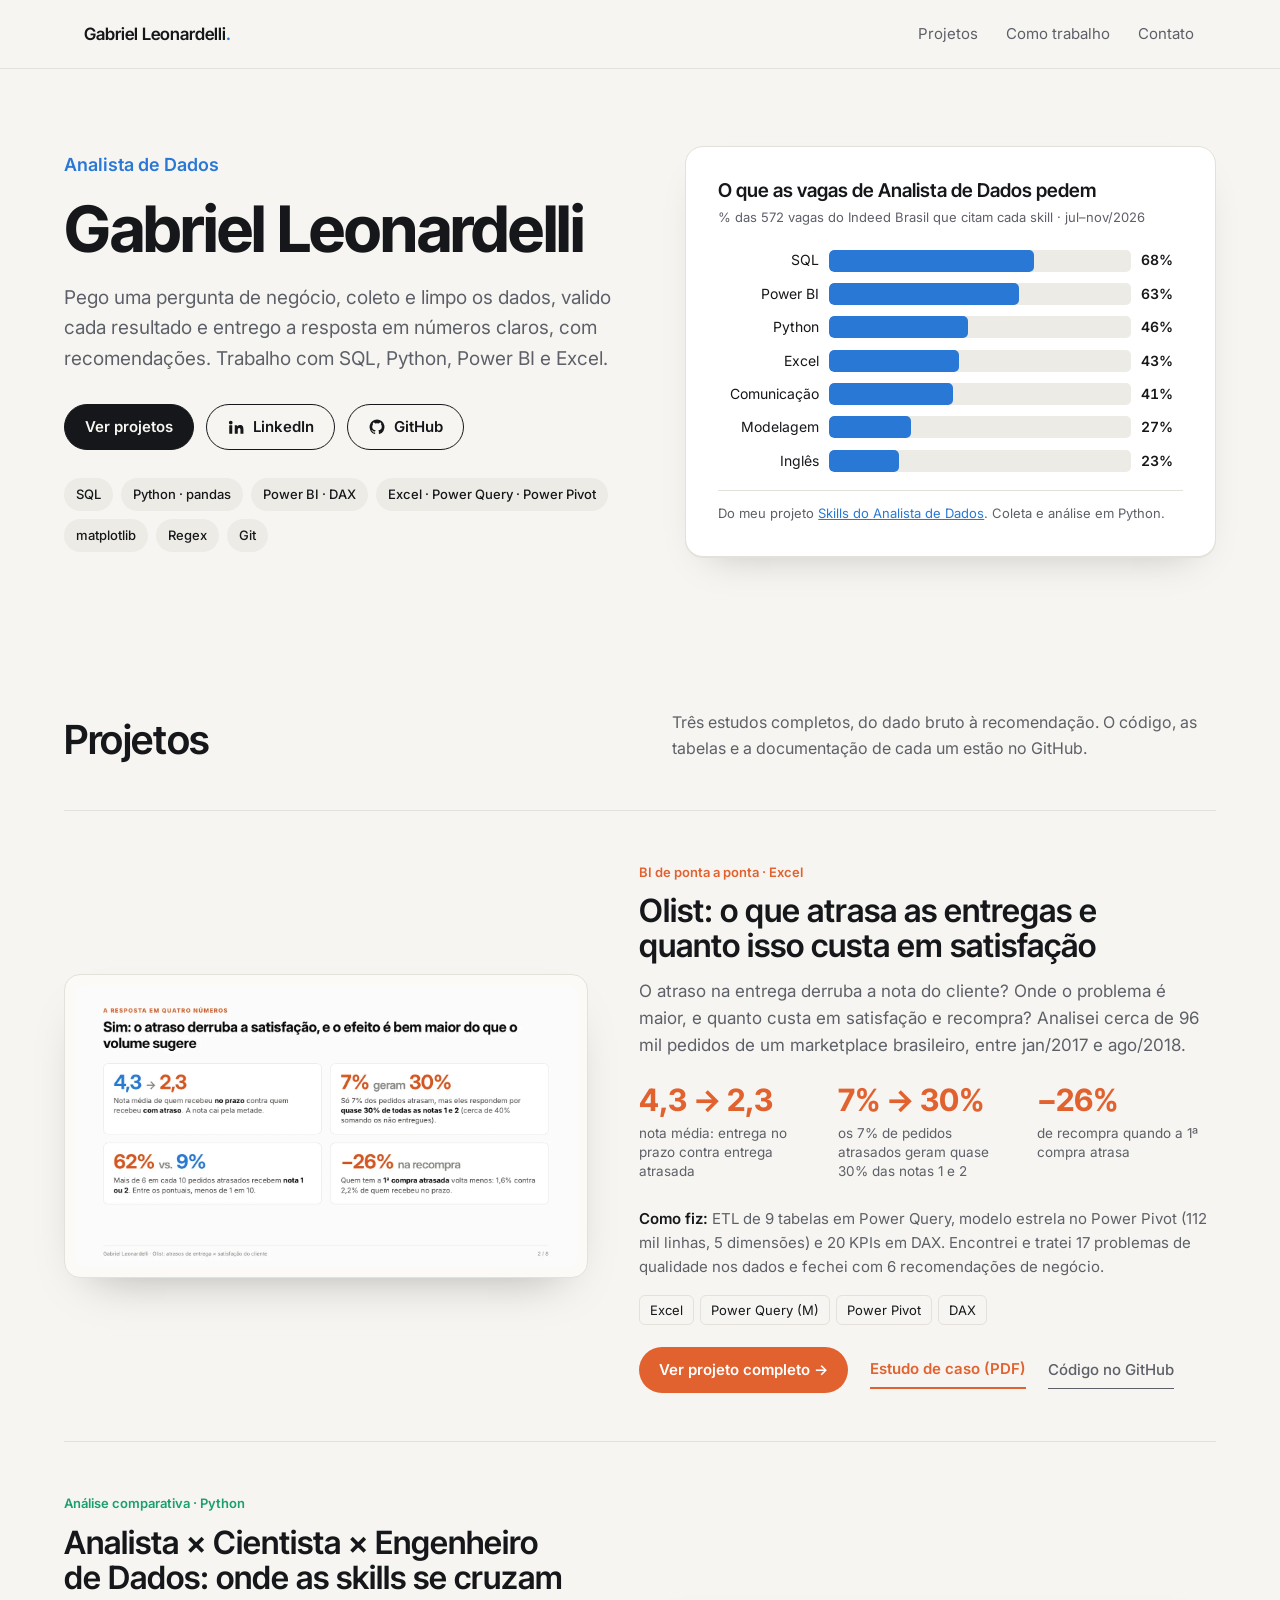
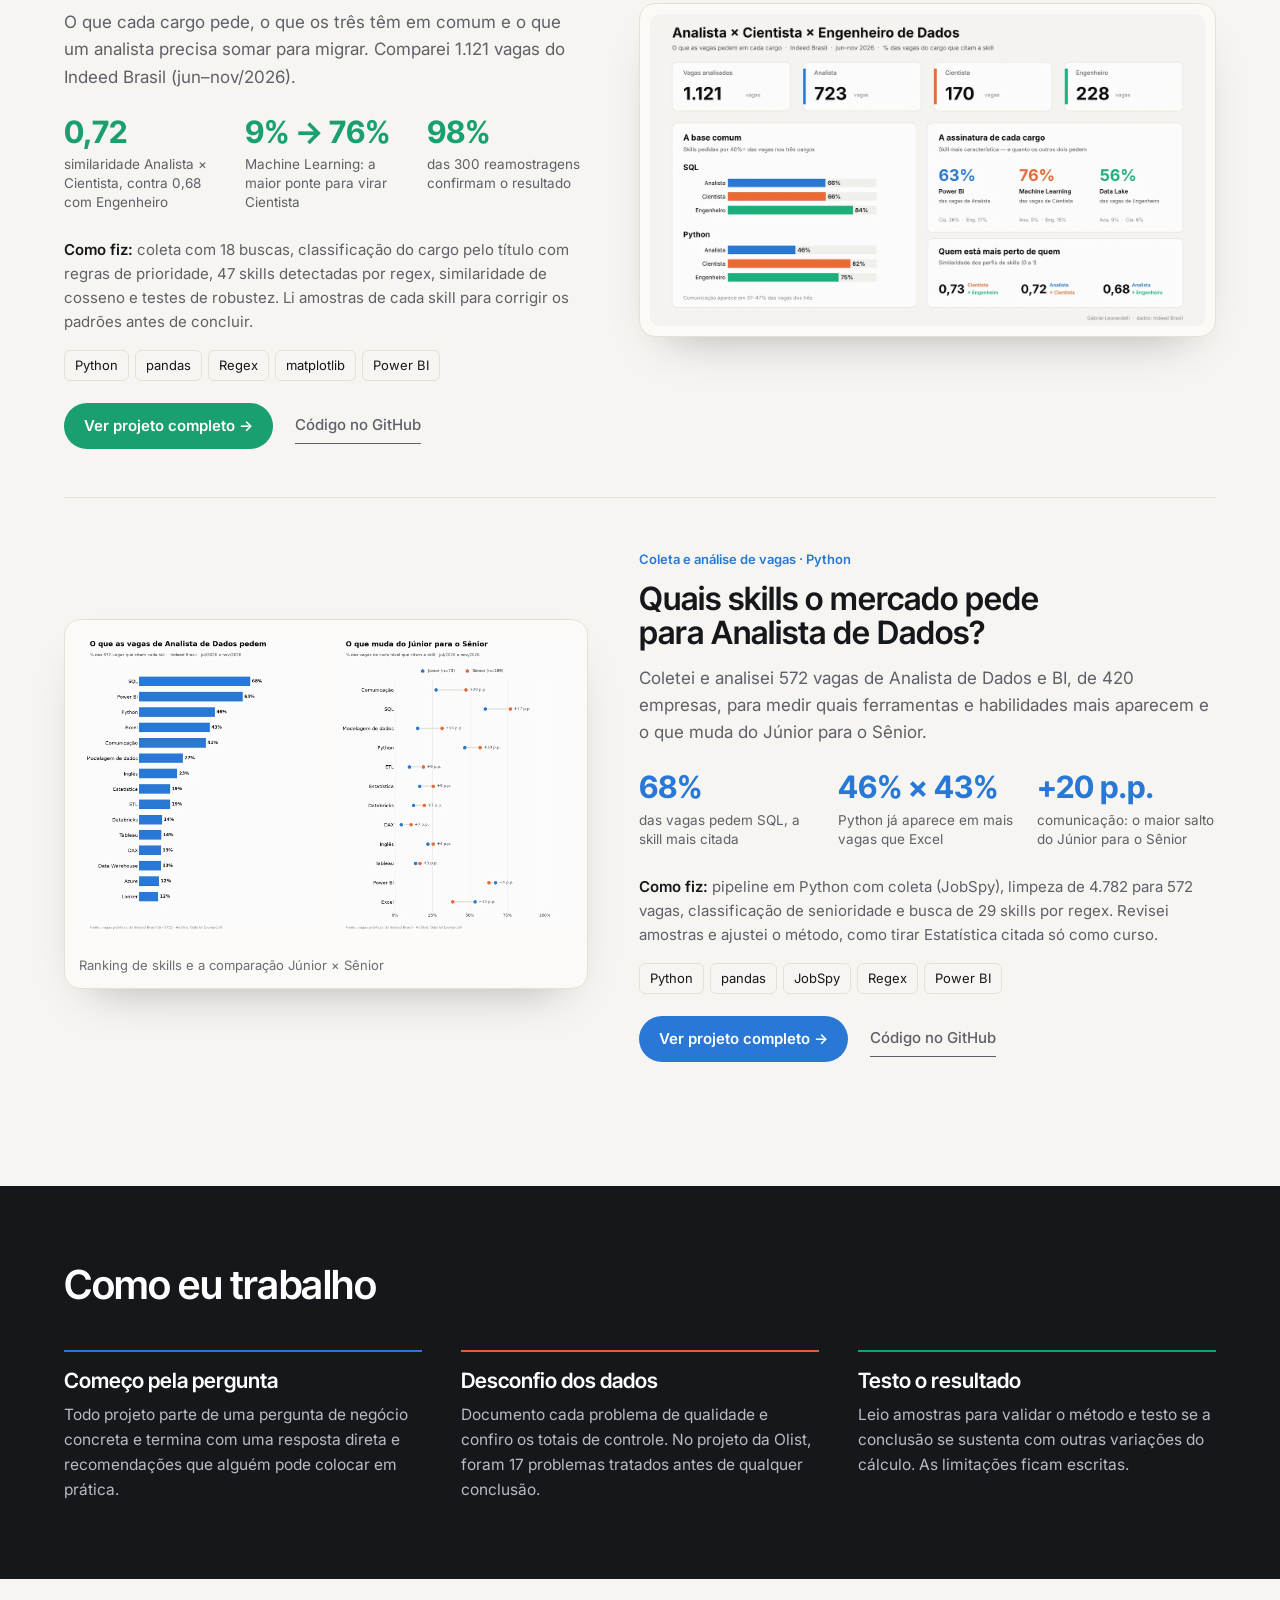
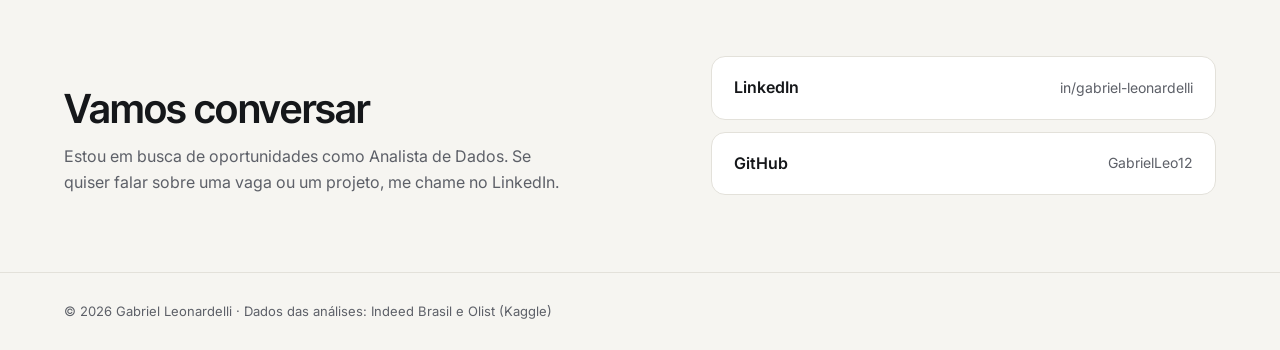
==== index.html @ c87da299 "Add files via upload" ====
<!DOCTYPE html>
<html lang="pt-BR">
<head>
<meta charset="utf-8">
<meta name="viewport" content="width=device-width, initial-scale=1">
<title>Gabriel Leonardelli · Dados</title>
<meta name="description" content="Portfólio de Gabriel Leonardelli, Analista de Dados: projetos com SQL, Python, Power BI e Excel.">
<link rel="preconnect" href="https://fonts.googleapis.com">
<link rel="preconnect" href="https://fonts.gstatic.com" crossorigin>
<link href="https://fonts.googleapis.com/css2?family=Inter+Tight:wght@500;600;700&family=Inter:wght@400;500;600&display=swap" rel="stylesheet">
<style>
/*
VOICE: calmo e preciso, como as páginas de dados de um bom jornal.
IDEA: o portfólio se comporta como os próprios relatórios do Gabriel: achado primeiro, número grande, método depois.
PICTURE: o gráfico de skills do projeto 1 desenhado ao vivo no topo; capturas reais de cada projeto.
COLOUR and TYPE: papel quente, tinta quase preta, o azul/laranja/verde dos gráficos dele; Inter Tight + Inter.
LAYOUT: topo em duas colunas que empilham no celular; projetos em faixas largas alternadas; contato no fim.
*/
:root{color-scheme:light dark;
--bg:light-dark(#f6f5f1,#111315);--panel:light-dark(#ffffff,#1a1d20);--ink:light-dark(#15171a,#eceae4);
--muted:light-dark(#5d6068,#a3a6ad);--line:light-dark(#e3e1da,#2a2e33);--track:light-dark(#edebe5,#24282c);
--blue:light-dark(#2a78d6,#5b9bf0);--orange:light-dark(#e2622f,#f08a5d);--green:light-dark(#1a9f6e,#3cc492);
--deep:light-dark(#15171a,#0b0c0e)}
:root[data-theme=light]{color-scheme:light}:root[data-theme=dark]{color-scheme:dark}
*{box-sizing:border-box;min-width:0}
html{scroll-behavior:smooth;scroll-padding-top:72px}
body{margin:0;background:var(--bg);color:var(--ink);font:16px/1.6 Inter,system-ui,sans-serif;overflow-x:clip}
a{color:inherit}
h1,h2,h3{font-family:"Inter Tight",Inter,sans-serif;line-height:1.08;text-wrap:balance;margin:0}
h1{font-size:clamp(38px,6vw,64px);font-weight:700;letter-spacing:-.02em}
h2{font-size:clamp(28px,3.6vw,40px);font-weight:600;letter-spacing:-.01em}
h3{font-size:clamp(24px,2.8vw,32px);font-weight:600}
p{margin:0}
.wrap{max-width:1240px;margin:0 auto}
.band{padding:clamp(40px,6vw,88px) max(5vw,16px)}
/* nav */
nav{position:sticky;top:0;z-index:10;background:color-mix(in srgb,var(--bg) 88%,transparent);backdrop-filter:blur(10px);border-bottom:1px solid var(--line)}
nav .wrap{display:flex;align-items:center;gap:8px 24px;flex-wrap:wrap;padding:12px max(5vw,16px)}
.brand{font:600 17px "Inter Tight",sans-serif;text-decoration:none;margin-right:auto}
.brand span{color:var(--blue)}
nav a.l{text-decoration:none;color:var(--muted);font-size:15px;padding:10px 2px}
nav a.l:hover{color:var(--ink)}
/* hero */
.hero .wrap{display:grid;grid-template-columns:minmax(0,1.05fr) minmax(0,1fr);gap:clamp(32px,5vw,72px);align-items:center}
.role{font-size:18px;color:var(--blue);font-weight:600;margin-bottom:14px}
.lede{font-size:clamp(17px,1.6vw,19px);color:var(--muted);margin-top:20px;max-width:34em}
.btns{display:flex;flex-wrap:wrap;gap:12px;margin-top:30px}
.btn{display:inline-flex;align-items:center;gap:8px;min-height:46px;padding:0 20px;border-radius:999px;font-weight:600;font-size:15px;text-decoration:none;border:1.5px solid var(--ink);transition:transform .15s}
.btn.p{background:var(--ink);color:var(--bg)}
.btn:hover{transform:translateY(-2px)}
.btn:focus-visible,a:focus-visible{outline:3px solid var(--blue);outline-offset:3px}
.btn svg{width:18px;height:18px}
.chips{display:flex;flex-wrap:wrap;gap:8px;margin-top:28px}
.chip{font-size:13px;font-weight:500;padding:6px 12px;border-radius:999px;background:var(--track);color:var(--ink)}
/* hero chart */
.card{background:var(--panel);border:1px solid var(--line);border-radius:18px;padding:clamp(20px,3vw,32px);box-shadow:0 1px 0 var(--line),0 18px 40px -24px rgba(0,0,0,.25)}
.card h4{margin:0;font:600 19px/1.25 "Inter Tight",sans-serif}
.card .sub{font-size:13px;color:var(--muted);margin-top:4px}
.bars{margin-top:22px;display:grid;gap:11px}
.bar{display:grid;grid-template-columns:7.2em minmax(0,1fr) 3em;align-items:center;gap:10px;font-size:14px}
.bar .n{text-align:right;white-space:nowrap}
.bar .t{height:22px;background:var(--track);border-radius:5px;overflow:hidden}
.bar .t i{display:block;height:100%;width:0;background:var(--blue);border-radius:5px;transition:width 1.1s cubic-bezier(.2,.7,.2,1)}
.bar .v{font-weight:600;font-variant-numeric:tabular-nums}
.card .src{font-size:13px;color:var(--muted);margin-top:18px;border-top:1px solid var(--line);padding-top:12px}
.card .src a{color:var(--blue)}
/* projects */
.intro{display:flex;flex-wrap:wrap;justify-content:space-between;align-items:end;gap:12px 40px;margin-bottom:clamp(28px,4vw,48px)}
.intro p{color:var(--muted);max-width:34em}
.proj{display:grid;grid-template-columns:minmax(0,1fr) minmax(0,1.1fr);gap:clamp(28px,4vw,56px);align-items:center;padding:clamp(28px,4vw,48px) 0;border-top:1px solid var(--line)}
.proj:nth-child(even) .shot{order:-1}
.tag{display:inline-block;font-size:13px;font-weight:600;color:var(--c);margin-bottom:12px}
.q{margin-top:14px;color:var(--muted);font-size:17px}
.stats{display:grid;grid-template-columns:repeat(auto-fit,minmax(150px,1fr));gap:18px 20px;margin:26px 0}
.stat b{display:block;font:700 clamp(24px,2.4vw,32px)/1 "Inter Tight",sans-serif;color:var(--c);white-space:nowrap}
.stat span{display:block;font-size:13.5px;color:var(--muted);margin-top:8px;line-height:1.4}
.how{font-size:15px;color:var(--muted)}
.how strong{color:var(--ink);font-weight:600}
.tools{display:flex;flex-wrap:wrap;gap:6px;margin-top:16px}
.tools span{font-size:13px;padding:4px 10px;border-radius:6px;border:1px solid var(--line)}
.links{display:flex;flex-wrap:wrap;gap:10px 22px;margin-top:22px}
.links{align-items:center}
.links a{font-weight:600;font-size:15px;text-decoration:none;color:var(--c);padding:6px 0;border-bottom:2px solid currentColor}
.links a.go{background:var(--c);color:#fff;border:0;border-radius:999px;padding:0 20px;min-height:46px;display:inline-flex;align-items:center}
.links a.gh{color:var(--muted);border-bottom-width:1px;font-weight:500}
a.tl{text-decoration:none}a.tl:hover{text-decoration:underline;text-decoration-thickness:2px;text-underline-offset:4px}
.shot a{display:block}
.shot{margin:0;background:#fbfaf7;border:1px solid var(--line);border-radius:16px;padding:10px;box-shadow:0 22px 48px -28px rgba(0,0,0,.35)}
.shot img{display:block;width:100%;height:auto;border-radius:9px;transition:transform .2s}.shot a:hover img{transform:scale(1.01)}
.shot.tall{display:grid;grid-template-columns:1fr 1fr;gap:10px}
.shot figcaption{grid-column:1/-1;font-size:13px;color:#6a6d73;padding:8px 4px 2px}
/* method */
.method{background:var(--deep);color:#eceae4}
.method h2{color:#fff}
.method .grid{display:grid;grid-template-columns:repeat(3,minmax(0,1fr));gap:clamp(20px,3vw,40px);margin-top:clamp(28px,4vw,44px)}
.method .grid div{border-top:2px solid var(--c);padding-top:18px}
.method h3{font-size:21px;color:#fff;margin-bottom:10px}
.method p{color:#b9bcc2;font-size:15.5px}
/* contact */
.contact .wrap{display:grid;grid-template-columns:minmax(0,1.2fr) minmax(0,1fr);gap:40px;align-items:end}
.contact p{color:var(--muted);margin-top:14px;max-width:32em}
.clist{display:grid;gap:12px}
.clist a{display:flex;justify-content:space-between;align-items:center;gap:16px;padding:18px 22px;border:1px solid var(--line);border-radius:14px;background:var(--panel);text-decoration:none;font-weight:600}
.clist a small{font-weight:400;color:var(--muted);font-size:14px;overflow-wrap:anywhere}
.clist a:hover{border-color:var(--ink)}
footer{padding:28px max(5vw,16px);border-top:1px solid var(--line);font-size:13px;color:var(--muted)}
@media(max-width:900px){
 .hero .wrap,.proj,.contact .wrap{grid-template-columns:minmax(0,1fr)}
 .proj:nth-child(even) .shot{order:0}
 .method .grid{grid-template-columns:minmax(0,1fr)}
}
@media(max-width:600px){
 nav a.l{font-size:14px}
 .stats{grid-template-columns:minmax(0,1fr) minmax(0,1fr);gap:18px 16px}
 .stat b{font-size:26px}
 .bar{grid-template-columns:6.2em minmax(0,1fr) 2.6em;font-size:13px}
}
@media(prefers-reduced-motion:reduce){html{scroll-behavior:auto}.bar .t i,.btn{transition:none}}
</style>
</head>
<body>

<nav><div class="wrap">
 <a class="brand" href="#topo">Gabriel Leonardelli<span>.</span></a>
 <a class="l" href="#projetos">Projetos</a>
 <a class="l" href="#metodo">Como trabalho</a>
 <a class="l" href="#contato">Contato</a>
</div></nav>

<header class="band hero" id="topo"><div class="wrap">
 <div>
  <p class="role">Analista de Dados</p>
  <h1>Gabriel Leonardelli</h1>
  <p class="lede">Pego uma pergunta de negócio, coleto e limpo os dados, valido cada resultado e entrego a resposta em números claros, com recomendações. Trabalho com SQL, Python, Power BI e Excel.</p>
  <div class="btns">
   <a class="btn p" href="#projetos">Ver projetos</a>
   <a class="btn" href="https://www.linkedin.com/in/gabriel-leonardelli" target="_blank" rel="noopener">
    <svg viewBox="0 0 24 24" fill="currentColor" aria-hidden="true"><path d="M4.98 3.5a2.5 2.5 0 1 1 0 5 2.5 2.5 0 0 1 0-5ZM3 9.75h4V21H3V9.75Zm6.5 0h3.8v1.6h.06c.53-1 1.84-2.05 3.78-2.05 4.04 0 4.79 2.66 4.79 6.12V21h-4v-4.98c0-1.19-.02-2.72-1.66-2.72-1.66 0-1.92 1.3-1.92 2.63V21h-4V9.75Z"/></svg>LinkedIn</a>
   <a class="btn" href="https://github.com/GabrielLeo12" target="_blank" rel="noopener">
    <svg viewBox="0 0 24 24" fill="currentColor" aria-hidden="true"><path d="M12 2a10 10 0 0 0-3.16 19.49c.5.09.68-.22.68-.48v-1.7c-2.78.6-3.37-1.34-3.37-1.34-.45-1.16-1.11-1.47-1.11-1.47-.91-.62.07-.6.07-.6 1 .07 1.53 1.03 1.53 1.03.9 1.52 2.34 1.08 2.91.83.09-.65.35-1.08.63-1.33-2.22-.25-4.55-1.11-4.55-4.94 0-1.09.39-1.98 1.03-2.68-.1-.25-.45-1.27.1-2.64 0 0 .84-.27 2.75 1.02a9.6 9.6 0 0 1 5 0c1.91-1.29 2.75-1.02 2.75-1.02.55 1.37.2 2.39.1 2.64.64.7 1.03 1.59 1.03 2.68 0 3.84-2.34 4.68-4.57 4.93.36.31.68.92.68 1.85v2.74c0 .27.18.58.69.48A10 10 0 0 0 12 2Z"/></svg>GitHub</a>
  </div>
  <div class="chips" aria-label="Ferramentas">
   <span class="chip">SQL</span><span class="chip">Python · pandas</span><span class="chip">Power BI · DAX</span><span class="chip">Excel · Power Query · Power Pivot</span><span class="chip">matplotlib</span><span class="chip">Regex</span><span class="chip">Git</span>
  </div>
 </div>
 <div class="card" aria-label="Gráfico: skills mais pedidas em vagas de Analista de Dados">
  <h4>O que as vagas de Analista de Dados pedem</h4>
  <p class="sub">% das 572 vagas do Indeed Brasil que citam cada skill · jul–nov/2026</p>
  <div class="bars" id="bars"></div>
  <p class="src">Do meu projeto <a href="projetos/analista.html">Skills do Analista de Dados</a>. Coleta e análise em Python.</p>
 </div>
</div></header>

<main>
<section class="band" id="projetos"><div class="wrap">
 <div class="intro">
  <h2>Projetos</h2>
  <p>Três estudos completos, do dado bruto à recomendação. O código, as tabelas e a documentação de cada um estão no GitHub.</p>
 </div>

 <article class="proj" id="p-olist" style="--c:var(--orange)">
  <div>
   <span class="tag">BI de ponta a ponta · Excel</span>
   <h3><a class="tl" href="projetos/olist.html">Olist: o que atrasa as entregas e quanto isso custa em satisfação</a></h3>
   <p class="q">O atraso na entrega derruba a nota do cliente? Onde o problema é maior, e quanto custa em satisfação e recompra? Analisei cerca de 96 mil pedidos de um marketplace brasileiro, entre jan/2017 e ago/2018.</p>
   <div class="stats">
    <div class="stat"><b>4,3 → 2,3</b><span>nota média: entrega no prazo contra entrega atrasada</span></div>
    <div class="stat"><b>7% → 30%</b><span>os 7% de pedidos atrasados geram quase 30% das notas 1 e 2</span></div>
    <div class="stat"><b>−26%</b><span>de recompra quando a 1ª compra atrasa</span></div>
   </div>
   <p class="how"><strong>Como fiz:</strong> ETL de 9 tabelas em Power Query, modelo estrela no Power Pivot (112 mil linhas, 5 dimensões) e 20 KPIs em DAX. Encontrei e tratei 17 problemas de qualidade nos dados e fechei com 6 recomendações de negócio.</p>
   <div class="tools"><span>Excel</span><span>Power Query (M)</span><span>Power Pivot</span><span>DAX</span></div>
   <div class="links">
    <a class="go" href="projetos/olist.html">Ver projeto completo →</a>
    <a href="arquivos/olist-estudo-de-caso.pdf" target="_blank" rel="noopener">Estudo de caso (PDF)</a>
    <a class="gh" href="https://github.com/GabrielLeo12/olist-atrasos-satisfacao" target="_blank" rel="noopener">Código no GitHub</a>
   </div>
  </div>
  <figure class="shot"><a href="projetos/olist.html" tabindex="-1"><img src="img/olist-resumo.webp" width="1400" height="787" alt="Página do estudo de caso com os quatro números principais: nota de 4,3 para 2,3, 7% dos pedidos geram 30% das notas ruins, 62% contra 9% de notas baixas e −26% na recompra."></a></figure>
 </article>

 <article class="proj" id="p-cargos" style="--c:var(--green)">
  <div>
   <span class="tag">Análise comparativa · Python</span>
   <h3><a class="tl" href="projetos/cargos.html">Analista × Cientista × Engenheiro de Dados: onde as skills se cruzam</a></h3>
   <p class="q">O que cada cargo pede, o que os três têm em comum e o que um analista precisa somar para migrar. Comparei 1.121 vagas do Indeed Brasil (jun–nov/2026).</p>
   <div class="stats">
    <div class="stat"><b>0,72</b><span>similaridade Analista × Cientista, contra 0,68 com Engenheiro</span></div>
    <div class="stat"><b>9% → 76%</b><span>Machine Learning: a maior ponte para virar Cientista</span></div>
    <div class="stat"><b>98%</b><span>das 300 reamostragens confirmam o resultado</span></div>
   </div>
   <p class="how"><strong>Como fiz:</strong> coleta com 18 buscas, classificação do cargo pelo título com regras de prioridade, 47 skills detectadas por regex, similaridade de cosseno e testes de robustez. Li amostras de cada skill para corrigir os padrões antes de concluir.</p>
   <div class="tools"><span>Python</span><span>pandas</span><span>Regex</span><span>matplotlib</span><span>Power BI</span></div>
   <div class="links">
    <a class="go" href="projetos/cargos.html">Ver projeto completo →</a>
    <a class="gh" href="https://github.com/GabrielLeo12/skills-cargos-dados" target="_blank" rel="noopener">Código no GitHub</a>
   </div>
  </div>
  <figure class="shot"><a href="projetos/cargos.html" tabindex="-1"><img src="img/cargos-dashboard.webp" width="1400" height="787" alt="Dashboard com as vagas por cargo, a base comum de SQL e Python, a skill característica de cada cargo e a similaridade entre eles."></a></figure>
 </article>

 <article class="proj" id="p-analista" style="--c:var(--blue)">
  <div>
   <span class="tag">Coleta e análise de vagas · Python</span>
   <h3><a class="tl" href="projetos/analista.html">Quais skills o mercado pede para Analista de Dados?</a></h3>
   <p class="q">Coletei e analisei 572 vagas de Analista de Dados e BI, de 420 empresas, para medir quais ferramentas e habilidades mais aparecem e o que muda do Júnior para o Sênior.</p>
   <div class="stats">
    <div class="stat"><b>68%</b><span>das vagas pedem SQL, a skill mais citada</span></div>
    <div class="stat"><b>46% × 43%</b><span>Python já aparece em mais vagas que Excel</span></div>
    <div class="stat"><b>+20 p.p.</b><span>comunicação: o maior salto do Júnior para o Sênior</span></div>
   </div>
   <p class="how"><strong>Como fiz:</strong> pipeline em Python com coleta (JobSpy), limpeza de 4.782 para 572 vagas, classificação de senioridade e busca de 29 skills por regex. Revisei amostras e ajustei o método, como tirar Estatística citada só como curso.</p>
   <div class="tools"><span>Python</span><span>pandas</span><span>JobSpy</span><span>Regex</span><span>Power BI</span></div>
   <div class="links">
    <a class="go" href="projetos/analista.html">Ver projeto completo →</a>
    <a class="gh" href="https://github.com/GabrielLeo12/skills-analista-dados" target="_blank" rel="noopener">Código no GitHub</a>
   </div>
  </div>
  <figure class="shot tall">
   <a href="projetos/analista.html" tabindex="-1"><img src="img/analista-top-skills.webp" width="900" height="1125" alt="Gráfico de barras com as 15 skills mais pedidas para Analista de Dados."></a>
   <a href="projetos/analista.html" tabindex="-1"><img src="img/analista-junior-senior.webp" width="900" height="1125" alt="Gráfico comparando as skills pedidas em vagas Júnior e Sênior."></a>
   <figcaption>Ranking de skills e a comparação Júnior × Sênior</figcaption>
  </figure>
 </article>
</div></section>

<section class="band method" id="metodo"><div class="wrap">
 <h2>Como eu trabalho</h2>
 <div class="grid">
  <div style="--c:var(--blue)"><h3>Começo pela pergunta</h3><p>Todo projeto parte de uma pergunta de negócio concreta e termina com uma resposta direta e recomendações que alguém pode colocar em prática.</p></div>
  <div style="--c:var(--orange)"><h3>Desconfio dos dados</h3><p>Documento cada problema de qualidade e confiro os totais de controle. No projeto da Olist, foram 17 problemas tratados antes de qualquer conclusão.</p></div>
  <div style="--c:var(--green)"><h3>Testo o resultado</h3><p>Leio amostras para validar o método e testo se a conclusão se sustenta com outras variações do cálculo. As limitações ficam escritas.</p></div>
 </div>
</div></section>

<section class="band contact" id="contato"><div class="wrap">
 <div>
  <h2>Vamos conversar</h2>
  <p>Estou em busca de oportunidades como Analista de Dados. Se quiser falar sobre uma vaga ou um projeto, me chame no LinkedIn.</p>
 </div>
 <div class="clist">
  <a href="https://www.linkedin.com/in/gabriel-leonardelli" target="_blank" rel="noopener">LinkedIn <small>in/gabriel-leonardelli</small></a>
  <a href="https://github.com/GabrielLeo12" target="_blank" rel="noopener">GitHub <small>GabrielLeo12</small></a>
 </div>
</div></section>
</main>

<footer><div class="wrap">© 2026 Gabriel Leonardelli · Dados das análises: Indeed Brasil e Olist (Kaggle)</div></footer>

<script>
{
 const data=[["SQL",68],["Power BI",63],["Python",46],["Excel",43],["Comunicação",41],["Modelagem",27],["Inglês",23]];
 const el=document.getElementById('bars');
 el.innerHTML=data.map(([k,v])=>`<div class="bar"><span class="n">${k}</span><span class="t"><i data-w="${v}"></i></span><span class="v">${v}%</span></div>`).join('');
 const fill=()=>el.querySelectorAll('i').forEach(i=>i.style.width=i.dataset.w+'%');
 requestAnimationFrame(()=>requestAnimationFrame(fill));
}
</script>
</body>
</html>
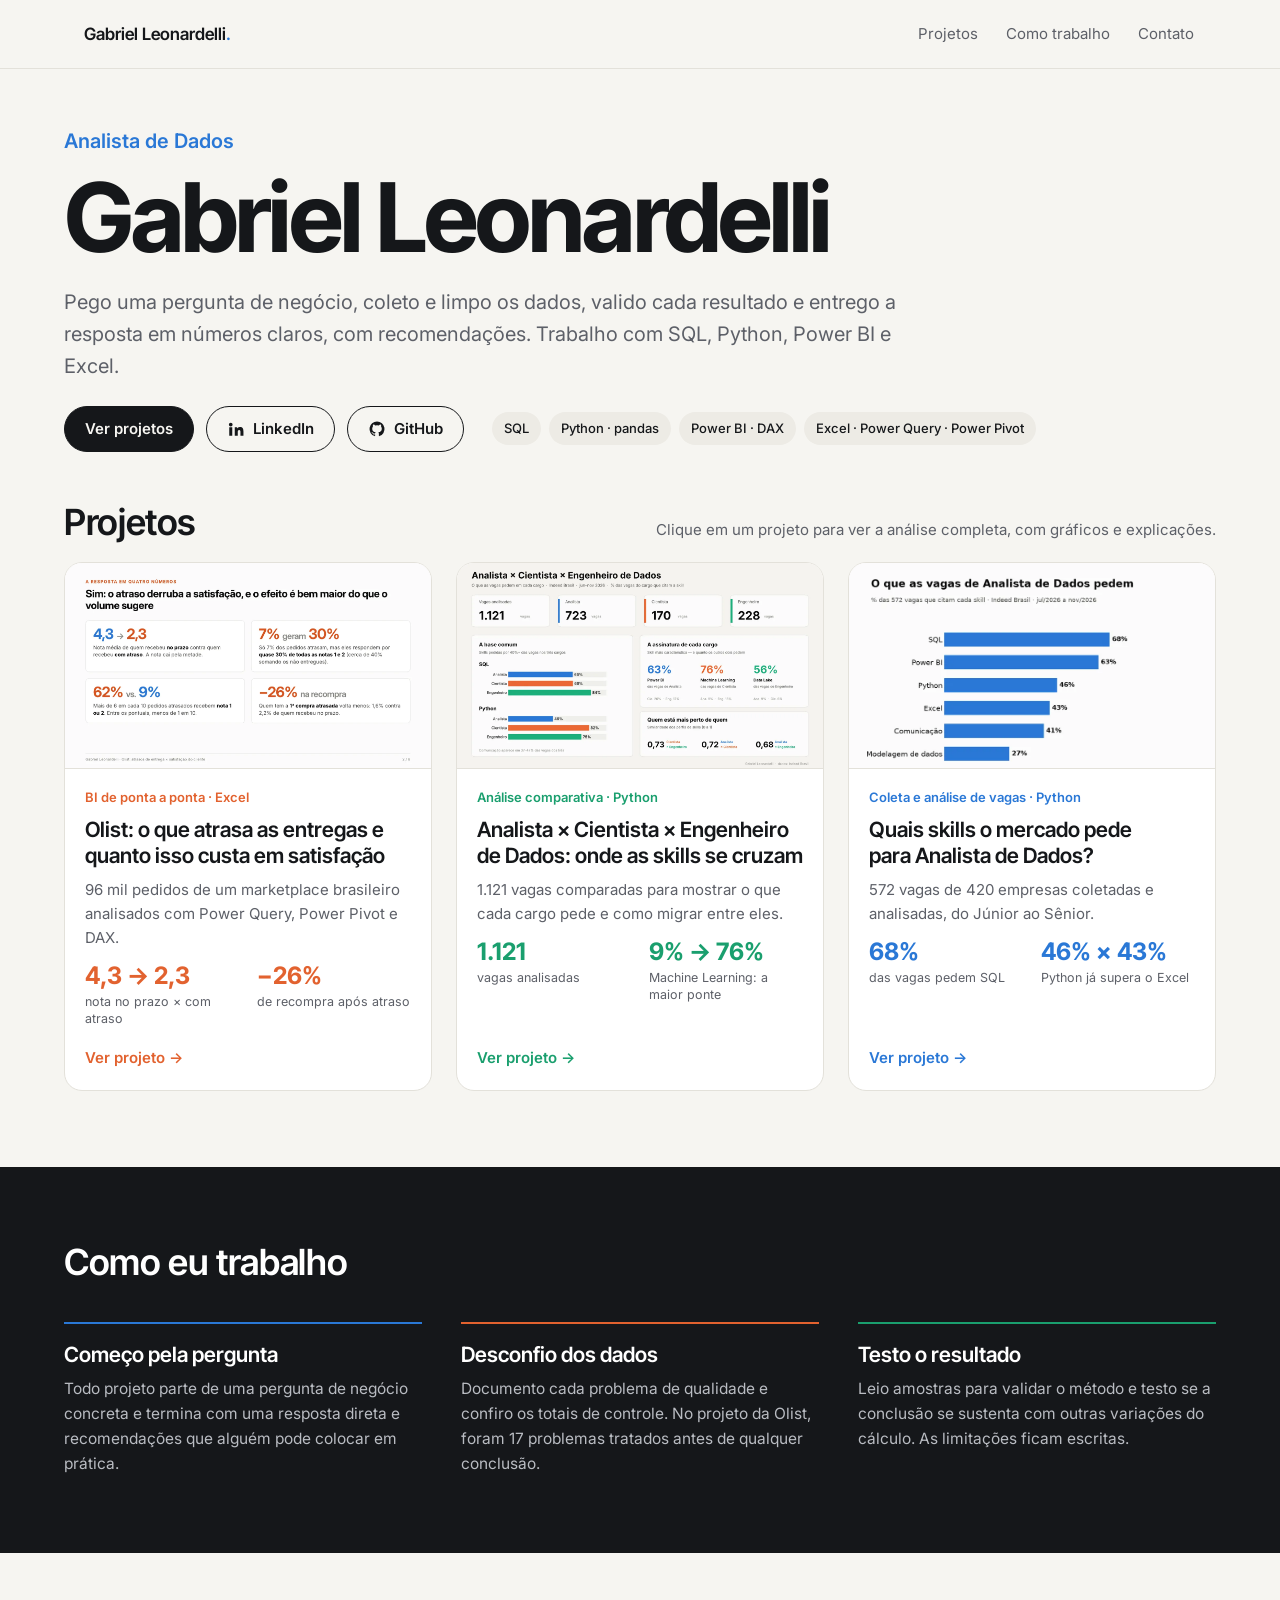
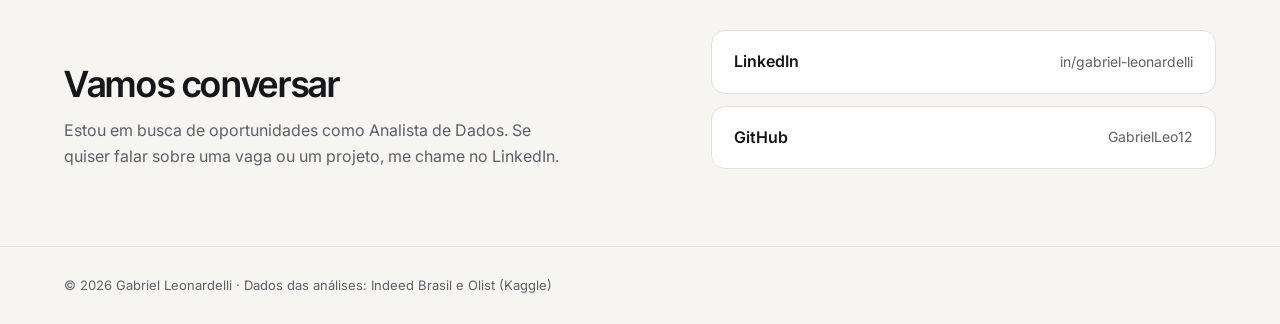
==== commit 7e93b9d9: "Add files via upload" ====
--- a/index.html
+++ b/index.html
@@ -11,10 +11,10 @@
 <style>
 /*
 VOICE: calmo e preciso, como as páginas de dados de um bom jornal.
-IDEA: o portfólio se comporta como os próprios relatórios do Gabriel: achado primeiro, número grande, método depois.
-PICTURE: o gráfico de skills do projeto 1 desenhado ao vivo no topo; capturas reais de cada projeto.
+IDEA: nome grande e os três projetos já na primeira tela; detalhes ficam nas páginas de cada projeto.
+PICTURE: as capturas reais de cada projeto, em cards lado a lado.
 COLOUR and TYPE: papel quente, tinta quase preta, o azul/laranja/verde dos gráficos dele; Inter Tight + Inter.
-LAYOUT: topo em duas colunas que empilham no celular; projetos em faixas largas alternadas; contato no fim.
+LAYOUT: topo compacto em uma coluna; grade de 3 cards logo abaixo; depois método e contato.
 */
 :root{color-scheme:light dark;
 --bg:light-dark(#f6f5f1,#111315);--panel:light-dark(#ffffff,#1a1d20);--ink:light-dark(#15171a,#eceae4);
@@ -26,77 +26,57 @@
 html{scroll-behavior:smooth;scroll-padding-top:72px}
 body{margin:0;background:var(--bg);color:var(--ink);font:16px/1.6 Inter,system-ui,sans-serif;overflow-x:clip}
 a{color:inherit}
-h1,h2,h3{font-family:"Inter Tight",Inter,sans-serif;line-height:1.08;text-wrap:balance;margin:0}
-h1{font-size:clamp(38px,6vw,64px);font-weight:700;letter-spacing:-.02em}
-h2{font-size:clamp(28px,3.6vw,40px);font-weight:600;letter-spacing:-.01em}
-h3{font-size:clamp(24px,2.8vw,32px);font-weight:600}
+h1,h2,h3{font-family:"Inter Tight",Inter,sans-serif;line-height:1.05;text-wrap:balance;margin:0}
+h1{font-size:clamp(44px,8vw,96px);font-weight:700;letter-spacing:-.03em}
+h2{font-size:clamp(26px,3.2vw,36px);font-weight:600;letter-spacing:-.01em}
+h3{font-size:21px;font-weight:600;line-height:1.2}
 p{margin:0}
 .wrap{max-width:1240px;margin:0 auto}
-.band{padding:clamp(40px,6vw,88px) max(5vw,16px)}
-/* nav */
+.band{padding:clamp(40px,6vw,80px) max(5vw,16px)}
 nav{position:sticky;top:0;z-index:10;background:color-mix(in srgb,var(--bg) 88%,transparent);backdrop-filter:blur(10px);border-bottom:1px solid var(--line)}
 nav .wrap{display:flex;align-items:center;gap:8px 24px;flex-wrap:wrap;padding:12px max(5vw,16px)}
 .brand{font:600 17px "Inter Tight",sans-serif;text-decoration:none;margin-right:auto}
 .brand span{color:var(--blue)}
 nav a.l{text-decoration:none;color:var(--muted);font-size:15px;padding:10px 2px}
 nav a.l:hover{color:var(--ink)}
-/* hero */
-.hero .wrap{display:grid;grid-template-columns:minmax(0,1.05fr) minmax(0,1fr);gap:clamp(32px,5vw,72px);align-items:center}
-.role{font-size:18px;color:var(--blue);font-weight:600;margin-bottom:14px}
-.lede{font-size:clamp(17px,1.6vw,19px);color:var(--muted);margin-top:20px;max-width:34em}
-.btns{display:flex;flex-wrap:wrap;gap:12px;margin-top:30px}
+/* topo */
+.hero{padding:clamp(28px,4.5vw,56px) max(5vw,16px) clamp(20px,3vw,36px)}
+.role{font-size:clamp(17px,1.6vw,20px);color:var(--blue);font-weight:600;margin-bottom:10px}
+.lede{font-size:clamp(17px,1.6vw,20px);color:var(--muted);margin-top:18px;max-width:44em}
+.row{display:flex;flex-wrap:wrap;align-items:center;gap:14px 28px;margin-top:24px}
+.btns{display:flex;flex-wrap:wrap;gap:12px}
 .btn{display:inline-flex;align-items:center;gap:8px;min-height:46px;padding:0 20px;border-radius:999px;font-weight:600;font-size:15px;text-decoration:none;border:1.5px solid var(--ink);transition:transform .15s}
 .btn.p{background:var(--ink);color:var(--bg)}
 .btn:hover{transform:translateY(-2px)}
 .btn:focus-visible,a:focus-visible{outline:3px solid var(--blue);outline-offset:3px}
 .btn svg{width:18px;height:18px}
-.chips{display:flex;flex-wrap:wrap;gap:8px;margin-top:28px}
-.chip{font-size:13px;font-weight:500;padding:6px 12px;border-radius:999px;background:var(--track);color:var(--ink)}
-/* hero chart */
-.card{background:var(--panel);border:1px solid var(--line);border-radius:18px;padding:clamp(20px,3vw,32px);box-shadow:0 1px 0 var(--line),0 18px 40px -24px rgba(0,0,0,.25)}
-.card h4{margin:0;font:600 19px/1.25 "Inter Tight",sans-serif}
-.card .sub{font-size:13px;color:var(--muted);margin-top:4px}
-.bars{margin-top:22px;display:grid;gap:11px}
-.bar{display:grid;grid-template-columns:7.2em minmax(0,1fr) 3em;align-items:center;gap:10px;font-size:14px}
-.bar .n{text-align:right;white-space:nowrap}
-.bar .t{height:22px;background:var(--track);border-radius:5px;overflow:hidden}
-.bar .t i{display:block;height:100%;width:0;background:var(--blue);border-radius:5px;transition:width 1.1s cubic-bezier(.2,.7,.2,1)}
-.bar .v{font-weight:600;font-variant-numeric:tabular-nums}
-.card .src{font-size:13px;color:var(--muted);margin-top:18px;border-top:1px solid var(--line);padding-top:12px}
-.card .src a{color:var(--blue)}
-/* projects */
-.intro{display:flex;flex-wrap:wrap;justify-content:space-between;align-items:end;gap:12px 40px;margin-bottom:clamp(28px,4vw,48px)}
-.intro p{color:var(--muted);max-width:34em}
-.proj{display:grid;grid-template-columns:minmax(0,1fr) minmax(0,1.1fr);gap:clamp(28px,4vw,56px);align-items:center;padding:clamp(28px,4vw,48px) 0;border-top:1px solid var(--line)}
-.proj:nth-child(even) .shot{order:-1}
-.tag{display:inline-block;font-size:13px;font-weight:600;color:var(--c);margin-bottom:12px}
-.q{margin-top:14px;color:var(--muted);font-size:17px}
-.stats{display:grid;grid-template-columns:repeat(auto-fit,minmax(150px,1fr));gap:18px 20px;margin:26px 0}
-.stat b{display:block;font:700 clamp(24px,2.4vw,32px)/1 "Inter Tight",sans-serif;color:var(--c);white-space:nowrap}
-.stat span{display:block;font-size:13.5px;color:var(--muted);margin-top:8px;line-height:1.4}
-.how{font-size:15px;color:var(--muted)}
-.how strong{color:var(--ink);font-weight:600}
-.tools{display:flex;flex-wrap:wrap;gap:6px;margin-top:16px}
-.tools span{font-size:13px;padding:4px 10px;border-radius:6px;border:1px solid var(--line)}
-.links{display:flex;flex-wrap:wrap;gap:10px 22px;margin-top:22px}
-.links{align-items:center}
-.links a{font-weight:600;font-size:15px;text-decoration:none;color:var(--c);padding:6px 0;border-bottom:2px solid currentColor}
-.links a.go{background:var(--c);color:#fff;border:0;border-radius:999px;padding:0 20px;min-height:46px;display:inline-flex;align-items:center}
-.links a.gh{color:var(--muted);border-bottom-width:1px;font-weight:500}
-a.tl{text-decoration:none}a.tl:hover{text-decoration:underline;text-decoration-thickness:2px;text-underline-offset:4px}
-.shot a{display:block}
-.shot{margin:0;background:#fbfaf7;border:1px solid var(--line);border-radius:16px;padding:10px;box-shadow:0 22px 48px -28px rgba(0,0,0,.35)}
-.shot img{display:block;width:100%;height:auto;border-radius:9px;transition:transform .2s}.shot a:hover img{transform:scale(1.01)}
-.shot.tall{display:grid;grid-template-columns:1fr 1fr;gap:10px}
-.shot figcaption{grid-column:1/-1;font-size:13px;color:#6a6d73;padding:8px 4px 2px}
-/* method */
+.chips{display:flex;flex-wrap:wrap;gap:8px}
+.chip{font-size:13px;font-weight:500;padding:6px 12px;border-radius:999px;background:var(--track)}
+/* projetos */
+.projects{padding-top:clamp(8px,1.5vw,16px)}
+.head{display:flex;flex-wrap:wrap;justify-content:space-between;align-items:baseline;gap:6px 24px;margin-bottom:20px}
+.head p{color:var(--muted);font-size:15px}
+.grid{display:grid;grid-template-columns:repeat(3,minmax(0,1fr));gap:clamp(14px,2vw,24px)}
+.pc{display:flex;flex-direction:column;background:var(--panel);border:1px solid var(--line);border-radius:18px;overflow:hidden;text-decoration:none;transition:transform .2s,box-shadow .2s,border-color .2s}
+.pc:hover{transform:translateY(-4px);border-color:var(--c);box-shadow:0 22px 44px -28px rgba(0,0,0,.45)}
+.pc .img{aspect-ratio:16/9;background:#fbfaf7;border-bottom:1px solid var(--line);overflow:hidden}
+.pc .img img{display:block;width:100%;height:100%;object-fit:cover;object-position:top}
+.pc .body{display:flex;flex-direction:column;gap:10px;padding:18px 20px 20px;flex:1}
+.tag{font-size:13px;font-weight:600;color:var(--c)}
+.pc .q{font-size:15px;color:var(--muted)}
+.nums{display:flex;gap:18px;margin-top:4px}
+.nums b{display:block;font:700 24px/1 "Inter Tight",sans-serif;color:var(--c);white-space:nowrap}
+.nums span{display:block;font-size:12.5px;color:var(--muted);margin-top:6px;line-height:1.35}
+.nums div{flex:1}
+.go{margin-top:auto;padding-top:8px;font-weight:600;font-size:15px;color:var(--c)}
+/* método */
 .method{background:var(--deep);color:#eceae4}
 .method h2{color:#fff}
-.method .grid{display:grid;grid-template-columns:repeat(3,minmax(0,1fr));gap:clamp(20px,3vw,40px);margin-top:clamp(28px,4vw,44px)}
-.method .grid div{border-top:2px solid var(--c);padding-top:18px}
-.method h3{font-size:21px;color:#fff;margin-bottom:10px}
-.method p{color:#b9bcc2;font-size:15.5px}
-/* contact */
+.mgrid{display:grid;grid-template-columns:repeat(3,minmax(0,1fr));gap:clamp(20px,3vw,40px);margin-top:clamp(24px,3.5vw,40px)}
+.mgrid div{border-top:2px solid var(--c);padding-top:18px}
+.mgrid h3{color:#fff;margin-bottom:10px}
+.mgrid p{color:#b9bcc2;font-size:15.5px}
+/* contato */
 .contact .wrap{display:grid;grid-template-columns:minmax(0,1.2fr) minmax(0,1fr);gap:40px;align-items:end}
 .contact p{color:var(--muted);margin-top:14px;max-width:32em}
 .clist{display:grid;gap:12px}
@@ -104,18 +84,16 @@
 .clist a small{font-weight:400;color:var(--muted);font-size:14px;overflow-wrap:anywhere}
 .clist a:hover{border-color:var(--ink)}
 footer{padding:28px max(5vw,16px);border-top:1px solid var(--line);font-size:13px;color:var(--muted)}
-@media(max-width:900px){
- .hero .wrap,.proj,.contact .wrap{grid-template-columns:minmax(0,1fr)}
- .proj:nth-child(even) .shot{order:0}
- .method .grid{grid-template-columns:minmax(0,1fr)}
+@media(max-width:960px){.grid{grid-template-columns:minmax(0,1fr) minmax(0,1fr)}.grid .pc:last-child{grid-column:1/-1}}
+@media(max-width:900px){.contact .wrap,.mgrid{grid-template-columns:minmax(0,1fr)}}
+@media(max-width:640px){
+ .grid{grid-template-columns:minmax(0,1fr)}.grid .pc:last-child{grid-column:auto}
+ .chips{display:none}
+ nav .wrap{gap:4px 16px}
+ nav a.l{font-size:14px}
+ nav a.l[href="#metodo"]{display:none}
 }
-@media(max-width:600px){
- nav a.l{font-size:14px}
- .stats{grid-template-columns:minmax(0,1fr) minmax(0,1fr);gap:18px 16px}
- .stat b{font-size:26px}
- .bar{grid-template-columns:6.2em minmax(0,1fr) 2.6em;font-size:13px}
-}
-@media(prefers-reduced-motion:reduce){html{scroll-behavior:auto}.bar .t i,.btn{transition:none}}
+@media(prefers-reduced-motion:reduce){html{scroll-behavior:auto}.btn,.pc{transition:none}}
 </style>
 </head>
 <body>
@@ -127,11 +105,11 @@
  <a class="l" href="#contato">Contato</a>
 </div></nav>
 
-<header class="band hero" id="topo"><div class="wrap">
- <div>
-  <p class="role">Analista de Dados</p>
-  <h1>Gabriel Leonardelli</h1>
-  <p class="lede">Pego uma pergunta de negócio, coleto e limpo os dados, valido cada resultado e entrego a resposta em números claros, com recomendações. Trabalho com SQL, Python, Power BI e Excel.</p>
+<header class="hero" id="topo"><div class="wrap">
+ <p class="role">Analista de Dados</p>
+ <h1>Gabriel Leonardelli</h1>
+ <p class="lede">Pego uma pergunta de negócio, coleto e limpo os dados, valido cada resultado e entrego a resposta em números claros, com recomendações. Trabalho com SQL, Python, Power BI e Excel.</p>
+ <div class="row">
   <div class="btns">
    <a class="btn p" href="#projetos">Ver projetos</a>
    <a class="btn" href="https://www.linkedin.com/in/gabriel-leonardelli" target="_blank" rel="noopener">
@@ -140,93 +118,67 @@
     <svg viewBox="0 0 24 24" fill="currentColor" aria-hidden="true"><path d="M12 2a10 10 0 0 0-3.16 19.49c.5.09.68-.22.68-.48v-1.7c-2.78.6-3.37-1.34-3.37-1.34-.45-1.16-1.11-1.47-1.11-1.47-.91-.62.07-.6.07-.6 1 .07 1.53 1.03 1.53 1.03.9 1.52 2.34 1.08 2.91.83.09-.65.35-1.08.63-1.33-2.22-.25-4.55-1.11-4.55-4.94 0-1.09.39-1.98 1.03-2.68-.1-.25-.45-1.27.1-2.64 0 0 .84-.27 2.75 1.02a9.6 9.6 0 0 1 5 0c1.91-1.29 2.75-1.02 2.75-1.02.55 1.37.2 2.39.1 2.64.64.7 1.03 1.59 1.03 2.68 0 3.84-2.34 4.68-4.57 4.93.36.31.68.92.68 1.85v2.74c0 .27.18.58.69.48A10 10 0 0 0 12 2Z"/></svg>GitHub</a>
   </div>
   <div class="chips" aria-label="Ferramentas">
-   <span class="chip">SQL</span><span class="chip">Python · pandas</span><span class="chip">Power BI · DAX</span><span class="chip">Excel · Power Query · Power Pivot</span><span class="chip">matplotlib</span><span class="chip">Regex</span><span class="chip">Git</span>
+   <span class="chip">SQL</span><span class="chip">Python · pandas</span><span class="chip">Power BI · DAX</span><span class="chip">Excel · Power Query · Power Pivot</span>
   </div>
  </div>
- <div class="card" aria-label="Gráfico: skills mais pedidas em vagas de Analista de Dados">
-  <h4>O que as vagas de Analista de Dados pedem</h4>
-  <p class="sub">% das 572 vagas do Indeed Brasil que citam cada skill · jul–nov/2026</p>
-  <div class="bars" id="bars"></div>
-  <p class="src">Do meu projeto <a href="projetos/analista.html">Skills do Analista de Dados</a>. Coleta e análise em Python.</p>
- </div>
 </div></header>
 
 <main>
-<section class="band" id="projetos"><div class="wrap">
- <div class="intro">
+<section class="band projects" id="projetos"><div class="wrap">
+ <div class="head">
   <h2>Projetos</h2>
-  <p>Três estudos completos, do dado bruto à recomendação. O código, as tabelas e a documentação de cada um estão no GitHub.</p>
- </div>
-
- <article class="proj" id="p-olist" style="--c:var(--orange)">
-  <div>
-   <span class="tag">BI de ponta a ponta · Excel</span>
-   <h3><a class="tl" href="projetos/olist.html">Olist: o que atrasa as entregas e quanto isso custa em satisfação</a></h3>
-   <p class="q">O atraso na entrega derruba a nota do cliente? Onde o problema é maior, e quanto custa em satisfação e recompra? Analisei cerca de 96 mil pedidos de um marketplace brasileiro, entre jan/2017 e ago/2018.</p>
-   <div class="stats">
-    <div class="stat"><b>4,3 → 2,3</b><span>nota média: entrega no prazo contra entrega atrasada</span></div>
-    <div class="stat"><b>7% → 30%</b><span>os 7% de pedidos atrasados geram quase 30% das notas 1 e 2</span></div>
-    <div class="stat"><b>−26%</b><span>de recompra quando a 1ª compra atrasa</span></div>
+  <p>Clique em um projeto para ver a análise completa, com gráficos e explicações.</p>
+ </div>
+ <div class="grid">
+
+  <a class="pc" href="projetos/olist.html" style="--c:var(--orange)">
+   <div class="img"><img src="img/olist-resumo.webp" width="1400" height="787" alt="Os quatro números principais do estudo de caso da Olist."></div>
+   <div class="body">
+    <span class="tag">BI de ponta a ponta · Excel</span>
+    <h3>Olist: o que atrasa as entregas e quanto isso custa em satisfação</h3>
+    <p class="q">96 mil pedidos de um marketplace brasileiro analisados com Power Query, Power Pivot e DAX.</p>
+    <div class="nums">
+     <div><b>4,3 → 2,3</b><span>nota no prazo × com atraso</span></div>
+     <div><b>−26%</b><span>de recompra após atraso</span></div>
+    </div>
+    <span class="go">Ver projeto →</span>
    </div>
-   <p class="how"><strong>Como fiz:</strong> ETL de 9 tabelas em Power Query, modelo estrela no Power Pivot (112 mil linhas, 5 dimensões) e 20 KPIs em DAX. Encontrei e tratei 17 problemas de qualidade nos dados e fechei com 6 recomendações de negócio.</p>
-   <div class="tools"><span>Excel</span><span>Power Query (M)</span><span>Power Pivot</span><span>DAX</span></div>
-   <div class="links">
-    <a class="go" href="projetos/olist.html">Ver projeto completo →</a>
-    <a href="arquivos/olist-estudo-de-caso.pdf" target="_blank" rel="noopener">Estudo de caso (PDF)</a>
-    <a class="gh" href="https://github.com/GabrielLeo12/olist-atrasos-satisfacao" target="_blank" rel="noopener">Código no GitHub</a>
+  </a>
+
+  <a class="pc" href="projetos/cargos.html" style="--c:var(--green)">
+   <div class="img"><img src="img/cargos-dashboard.webp" width="1400" height="787" alt="Dashboard comparando as skills de Analista, Cientista e Engenheiro de Dados."></div>
+   <div class="body">
+    <span class="tag">Análise comparativa · Python</span>
+    <h3>Analista × Cientista × Engenheiro de Dados: onde as skills se cruzam</h3>
+    <p class="q">1.121 vagas comparadas para mostrar o que cada cargo pede e como migrar entre eles.</p>
+    <div class="nums">
+     <div><b>1.121</b><span>vagas analisadas</span></div>
+     <div><b>9% → 76%</b><span>Machine Learning: a maior ponte</span></div>
+    </div>
+    <span class="go">Ver projeto →</span>
    </div>
-  </div>
-  <figure class="shot"><a href="projetos/olist.html" tabindex="-1"><img src="img/olist-resumo.webp" width="1400" height="787" alt="Página do estudo de caso com os quatro números principais: nota de 4,3 para 2,3, 7% dos pedidos geram 30% das notas ruins, 62% contra 9% de notas baixas e −26% na recompra."></a></figure>
- </article>
-
- <article class="proj" id="p-cargos" style="--c:var(--green)">
-  <div>
-   <span class="tag">Análise comparativa · Python</span>
-   <h3><a class="tl" href="projetos/cargos.html">Analista × Cientista × Engenheiro de Dados: onde as skills se cruzam</a></h3>
-   <p class="q">O que cada cargo pede, o que os três têm em comum e o que um analista precisa somar para migrar. Comparei 1.121 vagas do Indeed Brasil (jun–nov/2026).</p>
-   <div class="stats">
-    <div class="stat"><b>0,72</b><span>similaridade Analista × Cientista, contra 0,68 com Engenheiro</span></div>
-    <div class="stat"><b>9% → 76%</b><span>Machine Learning: a maior ponte para virar Cientista</span></div>
-    <div class="stat"><b>98%</b><span>das 300 reamostragens confirmam o resultado</span></div>
+  </a>
+
+  <a class="pc" href="projetos/analista.html" style="--c:var(--blue)">
+   <div class="img"><img src="img/analista-top-skills.webp" width="900" height="1125" alt="Gráfico com as skills mais pedidas em vagas de Analista de Dados."></div>
+   <div class="body">
+    <span class="tag">Coleta e análise de vagas · Python</span>
+    <h3>Quais skills o mercado pede para Analista de Dados?</h3>
+    <p class="q">572 vagas de 420 empresas coletadas e analisadas, do Júnior ao Sênior.</p>
+    <div class="nums">
+     <div><b>68%</b><span>das vagas pedem SQL</span></div>
+     <div><b>46% × 43%</b><span>Python já supera o Excel</span></div>
+    </div>
+    <span class="go">Ver projeto →</span>
    </div>
-   <p class="how"><strong>Como fiz:</strong> coleta com 18 buscas, classificação do cargo pelo título com regras de prioridade, 47 skills detectadas por regex, similaridade de cosseno e testes de robustez. Li amostras de cada skill para corrigir os padrões antes de concluir.</p>
-   <div class="tools"><span>Python</span><span>pandas</span><span>Regex</span><span>matplotlib</span><span>Power BI</span></div>
-   <div class="links">
-    <a class="go" href="projetos/cargos.html">Ver projeto completo →</a>
-    <a class="gh" href="https://github.com/GabrielLeo12/skills-cargos-dados" target="_blank" rel="noopener">Código no GitHub</a>
-   </div>
-  </div>
-  <figure class="shot"><a href="projetos/cargos.html" tabindex="-1"><img src="img/cargos-dashboard.webp" width="1400" height="787" alt="Dashboard com as vagas por cargo, a base comum de SQL e Python, a skill característica de cada cargo e a similaridade entre eles."></a></figure>
- </article>
-
- <article class="proj" id="p-analista" style="--c:var(--blue)">
-  <div>
-   <span class="tag">Coleta e análise de vagas · Python</span>
-   <h3><a class="tl" href="projetos/analista.html">Quais skills o mercado pede para Analista de Dados?</a></h3>
-   <p class="q">Coletei e analisei 572 vagas de Analista de Dados e BI, de 420 empresas, para medir quais ferramentas e habilidades mais aparecem e o que muda do Júnior para o Sênior.</p>
-   <div class="stats">
-    <div class="stat"><b>68%</b><span>das vagas pedem SQL, a skill mais citada</span></div>
-    <div class="stat"><b>46% × 43%</b><span>Python já aparece em mais vagas que Excel</span></div>
-    <div class="stat"><b>+20 p.p.</b><span>comunicação: o maior salto do Júnior para o Sênior</span></div>
-   </div>
-   <p class="how"><strong>Como fiz:</strong> pipeline em Python com coleta (JobSpy), limpeza de 4.782 para 572 vagas, classificação de senioridade e busca de 29 skills por regex. Revisei amostras e ajustei o método, como tirar Estatística citada só como curso.</p>
-   <div class="tools"><span>Python</span><span>pandas</span><span>JobSpy</span><span>Regex</span><span>Power BI</span></div>
-   <div class="links">
-    <a class="go" href="projetos/analista.html">Ver projeto completo →</a>
-    <a class="gh" href="https://github.com/GabrielLeo12/skills-analista-dados" target="_blank" rel="noopener">Código no GitHub</a>
-   </div>
-  </div>
-  <figure class="shot tall">
-   <a href="projetos/analista.html" tabindex="-1"><img src="img/analista-top-skills.webp" width="900" height="1125" alt="Gráfico de barras com as 15 skills mais pedidas para Analista de Dados."></a>
-   <a href="projetos/analista.html" tabindex="-1"><img src="img/analista-junior-senior.webp" width="900" height="1125" alt="Gráfico comparando as skills pedidas em vagas Júnior e Sênior."></a>
-   <figcaption>Ranking de skills e a comparação Júnior × Sênior</figcaption>
-  </figure>
- </article>
+  </a>
+
+ </div>
 </div></section>
 
 <section class="band method" id="metodo"><div class="wrap">
  <h2>Como eu trabalho</h2>
- <div class="grid">
+ <div class="mgrid">
   <div style="--c:var(--blue)"><h3>Começo pela pergunta</h3><p>Todo projeto parte de uma pergunta de negócio concreta e termina com uma resposta direta e recomendações que alguém pode colocar em prática.</p></div>
   <div style="--c:var(--orange)"><h3>Desconfio dos dados</h3><p>Documento cada problema de qualidade e confiro os totais de controle. No projeto da Olist, foram 17 problemas tratados antes de qualquer conclusão.</p></div>
   <div style="--c:var(--green)"><h3>Testo o resultado</h3><p>Leio amostras para validar o método e testo se a conclusão se sustenta com outras variações do cálculo. As limitações ficam escritas.</p></div>
@@ -246,15 +198,5 @@
 </main>
 
 <footer><div class="wrap">© 2026 Gabriel Leonardelli · Dados das análises: Indeed Brasil e Olist (Kaggle)</div></footer>
-
-<script>
-{
- const data=[["SQL",68],["Power BI",63],["Python",46],["Excel",43],["Comunicação",41],["Modelagem",27],["Inglês",23]];
- const el=document.getElementById('bars');
- el.innerHTML=data.map(([k,v])=>`<div class="bar"><span class="n">${k}</span><span class="t"><i data-w="${v}"></i></span><span class="v">${v}%</span></div>`).join('');
- const fill=()=>el.querySelectorAll('i').forEach(i=>i.style.width=i.dataset.w+'%');
- requestAnimationFrame(()=>requestAnimationFrame(fill));
-}
-</script>
 </body>
 </html>
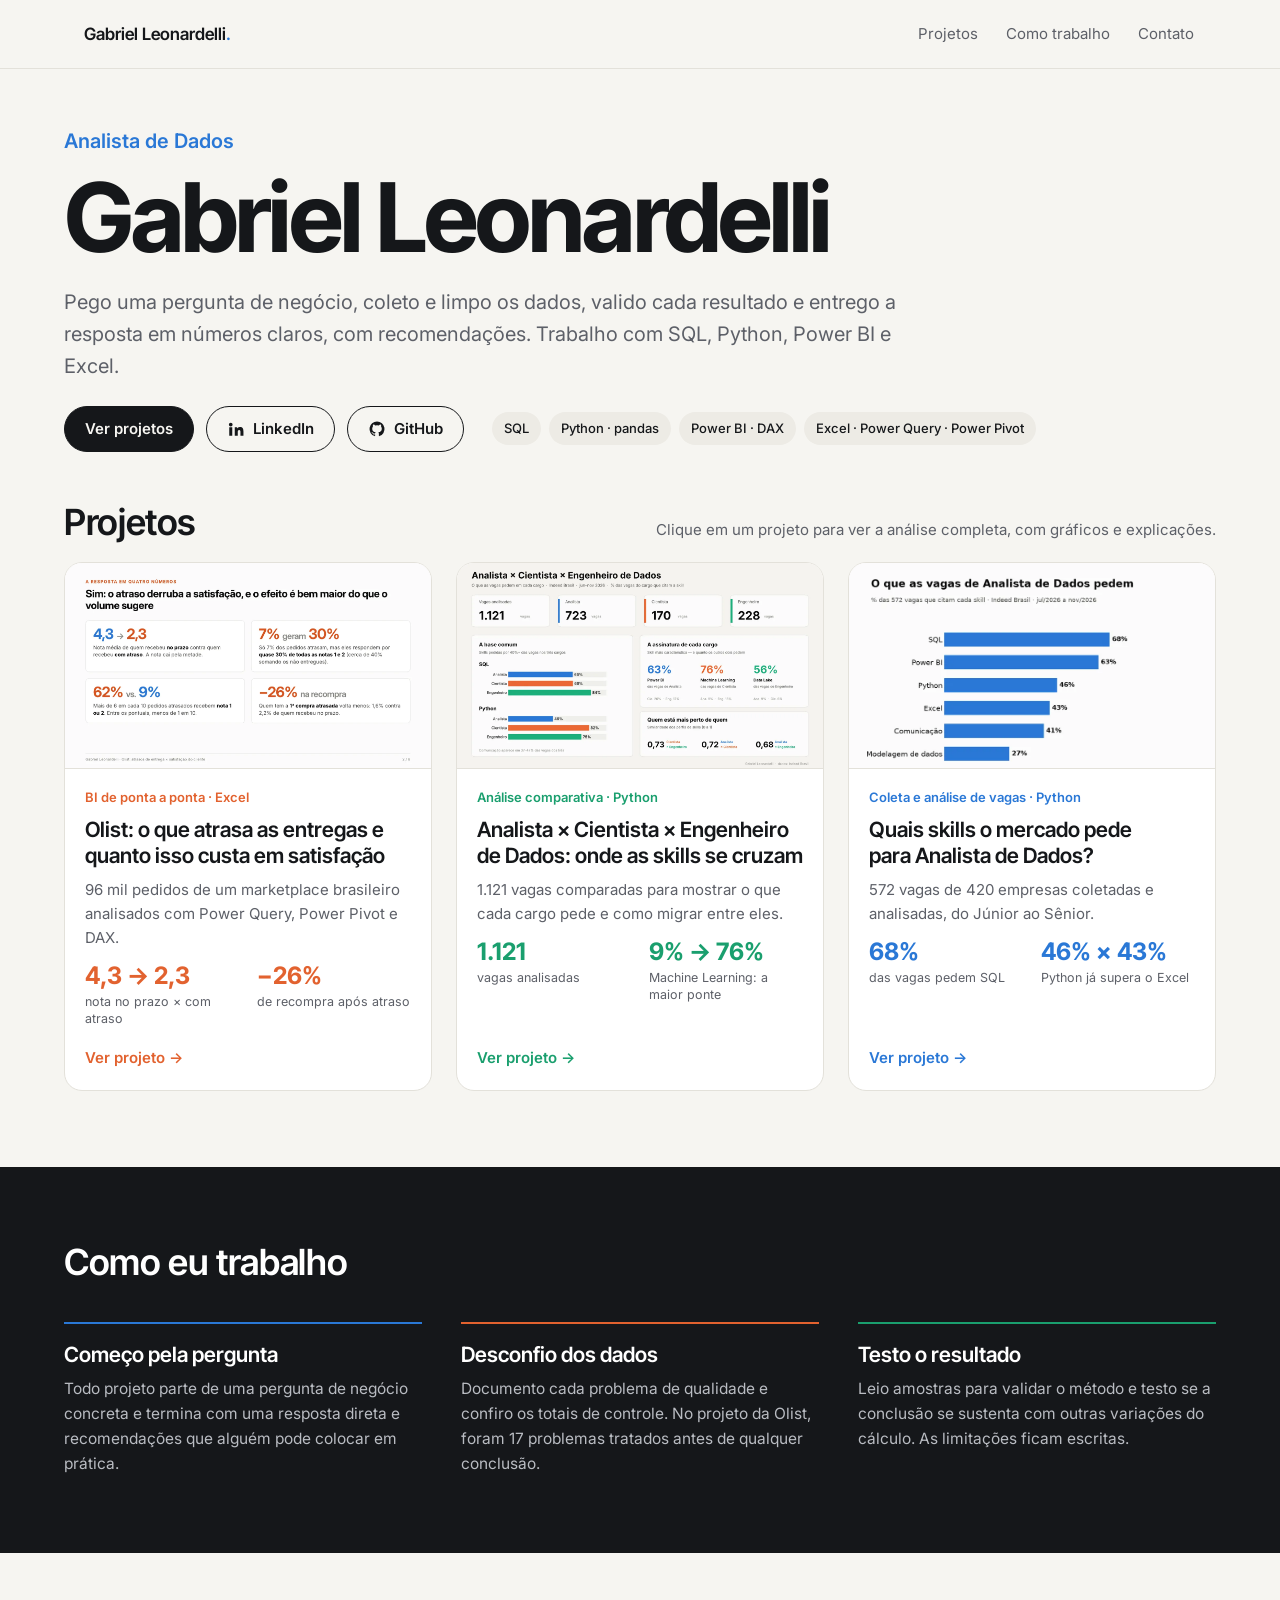
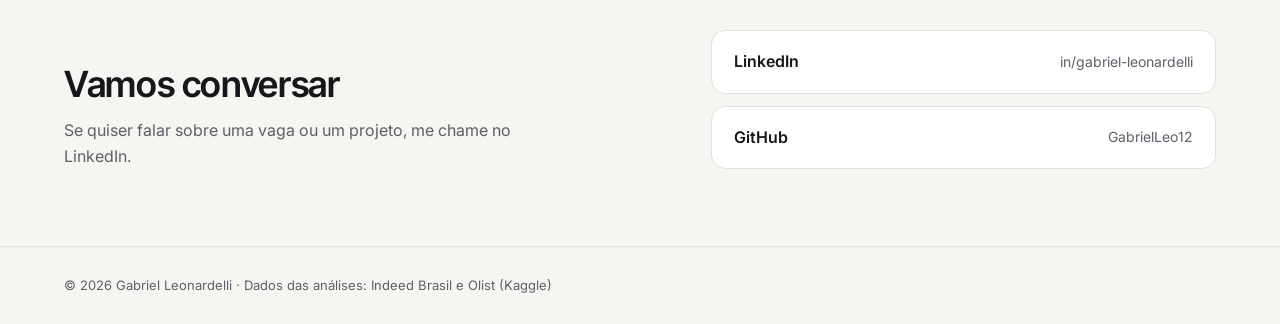
==== commit b7d1f33e: "Add files via upload" ====
--- a/index.html
+++ b/index.html
@@ -188,7 +188,7 @@
 <section class="band contact" id="contato"><div class="wrap">
  <div>
   <h2>Vamos conversar</h2>
-  <p>Estou em busca de oportunidades como Analista de Dados. Se quiser falar sobre uma vaga ou um projeto, me chame no LinkedIn.</p>
+  <p>Se quiser falar sobre uma vaga ou um projeto, me chame no LinkedIn.</p>
  </div>
  <div class="clist">
   <a href="https://www.linkedin.com/in/gabriel-leonardelli" target="_blank" rel="noopener">LinkedIn <small>in/gabriel-leonardelli</small></a>
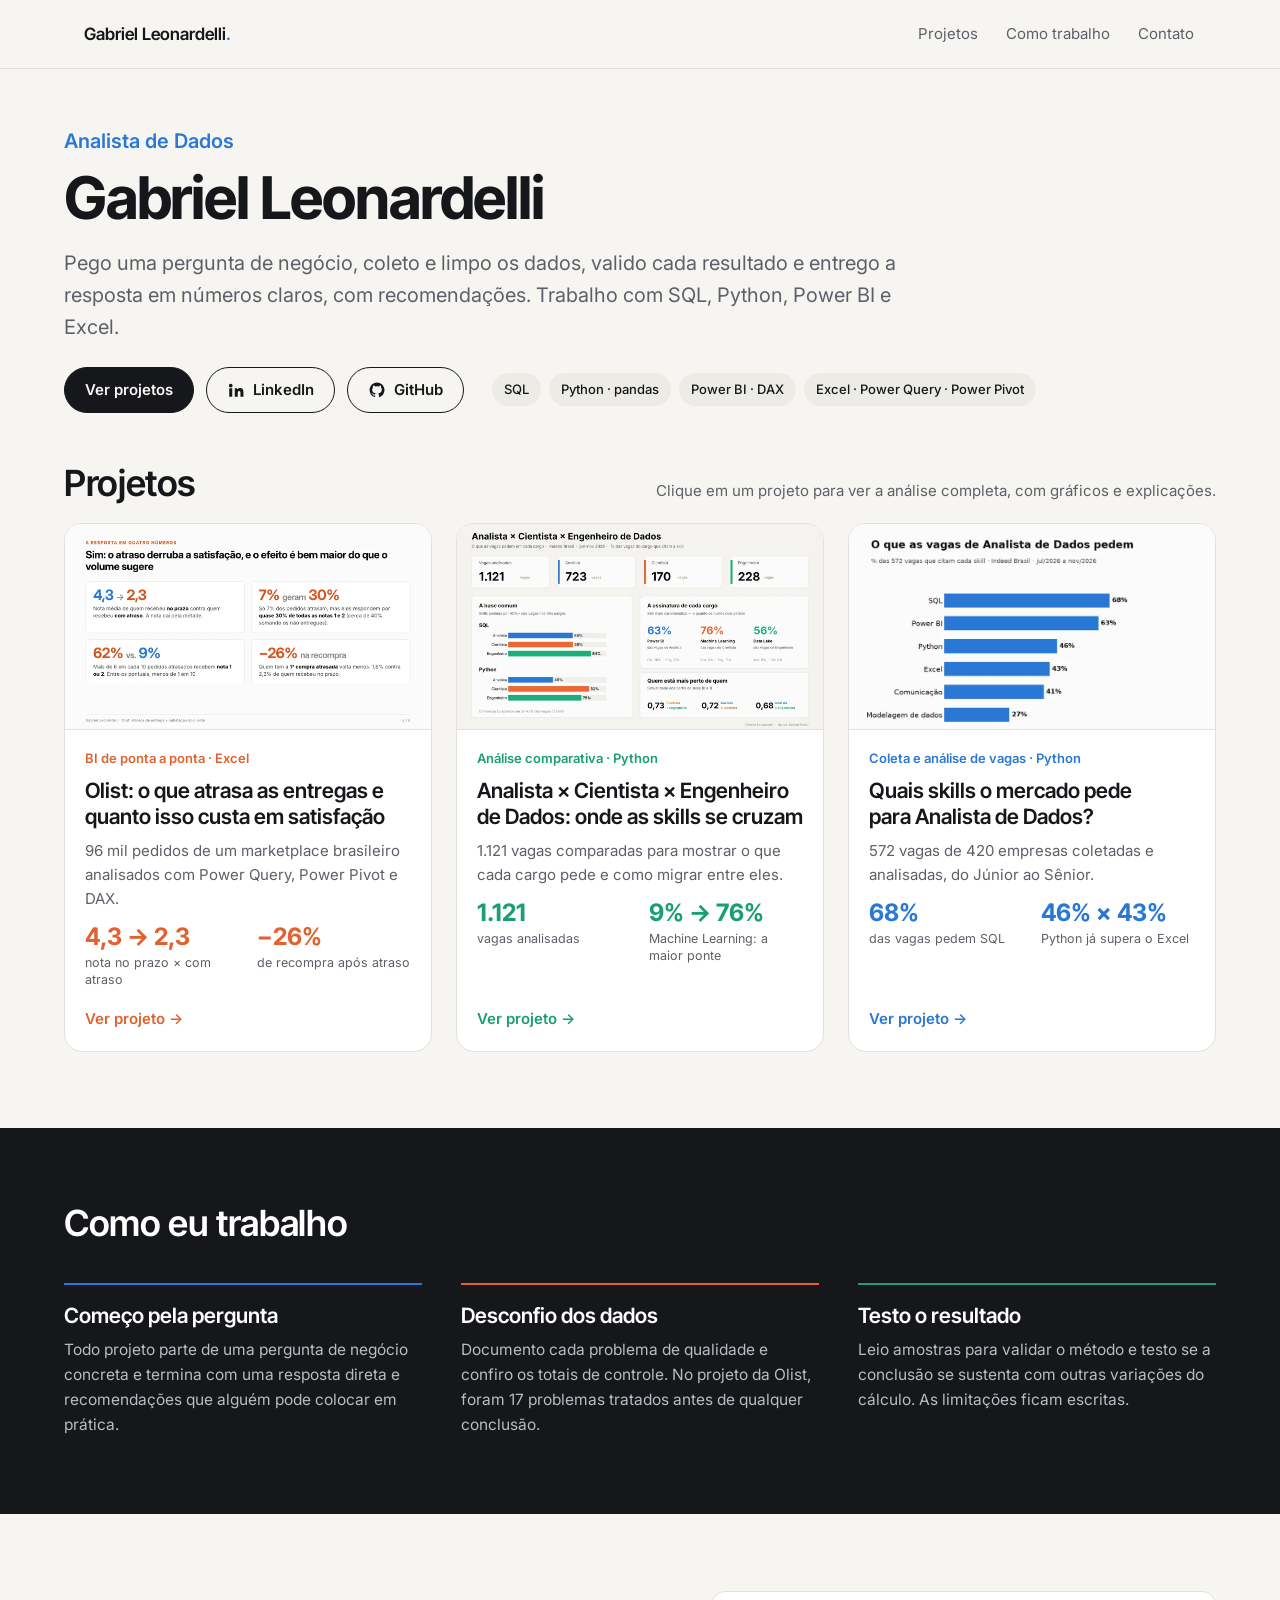
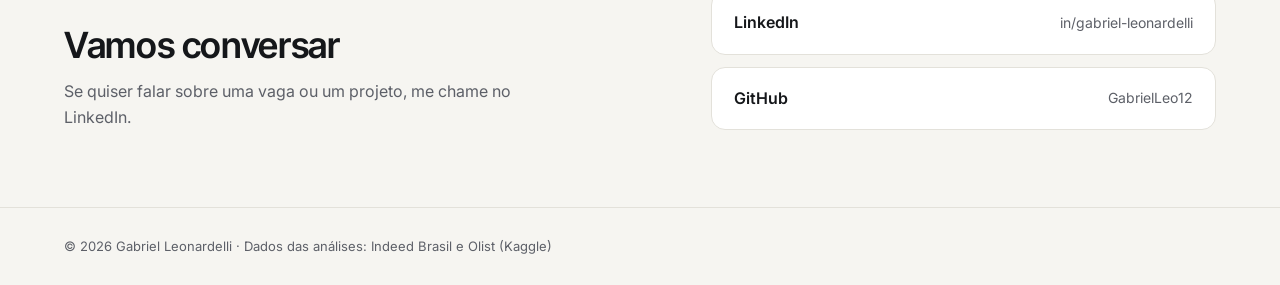
==== commit d5296892: "Add files via upload" ====
--- a/index.html
+++ b/index.html
@@ -27,7 +27,7 @@
 body{margin:0;background:var(--bg);color:var(--ink);font:16px/1.6 Inter,system-ui,sans-serif;overflow-x:clip}
 a{color:inherit}
 h1,h2,h3{font-family:"Inter Tight",Inter,sans-serif;line-height:1.05;text-wrap:balance;margin:0}
-h1{font-size:clamp(44px,8vw,96px);font-weight:700;letter-spacing:-.03em}
+h1{font-size:clamp(36px,4.6vw,60px);font-weight:700;letter-spacing:-.02em}
 h2{font-size:clamp(26px,3.2vw,36px);font-weight:600;letter-spacing:-.01em}
 h3{font-size:21px;font-weight:600;line-height:1.2}
 p{margin:0}
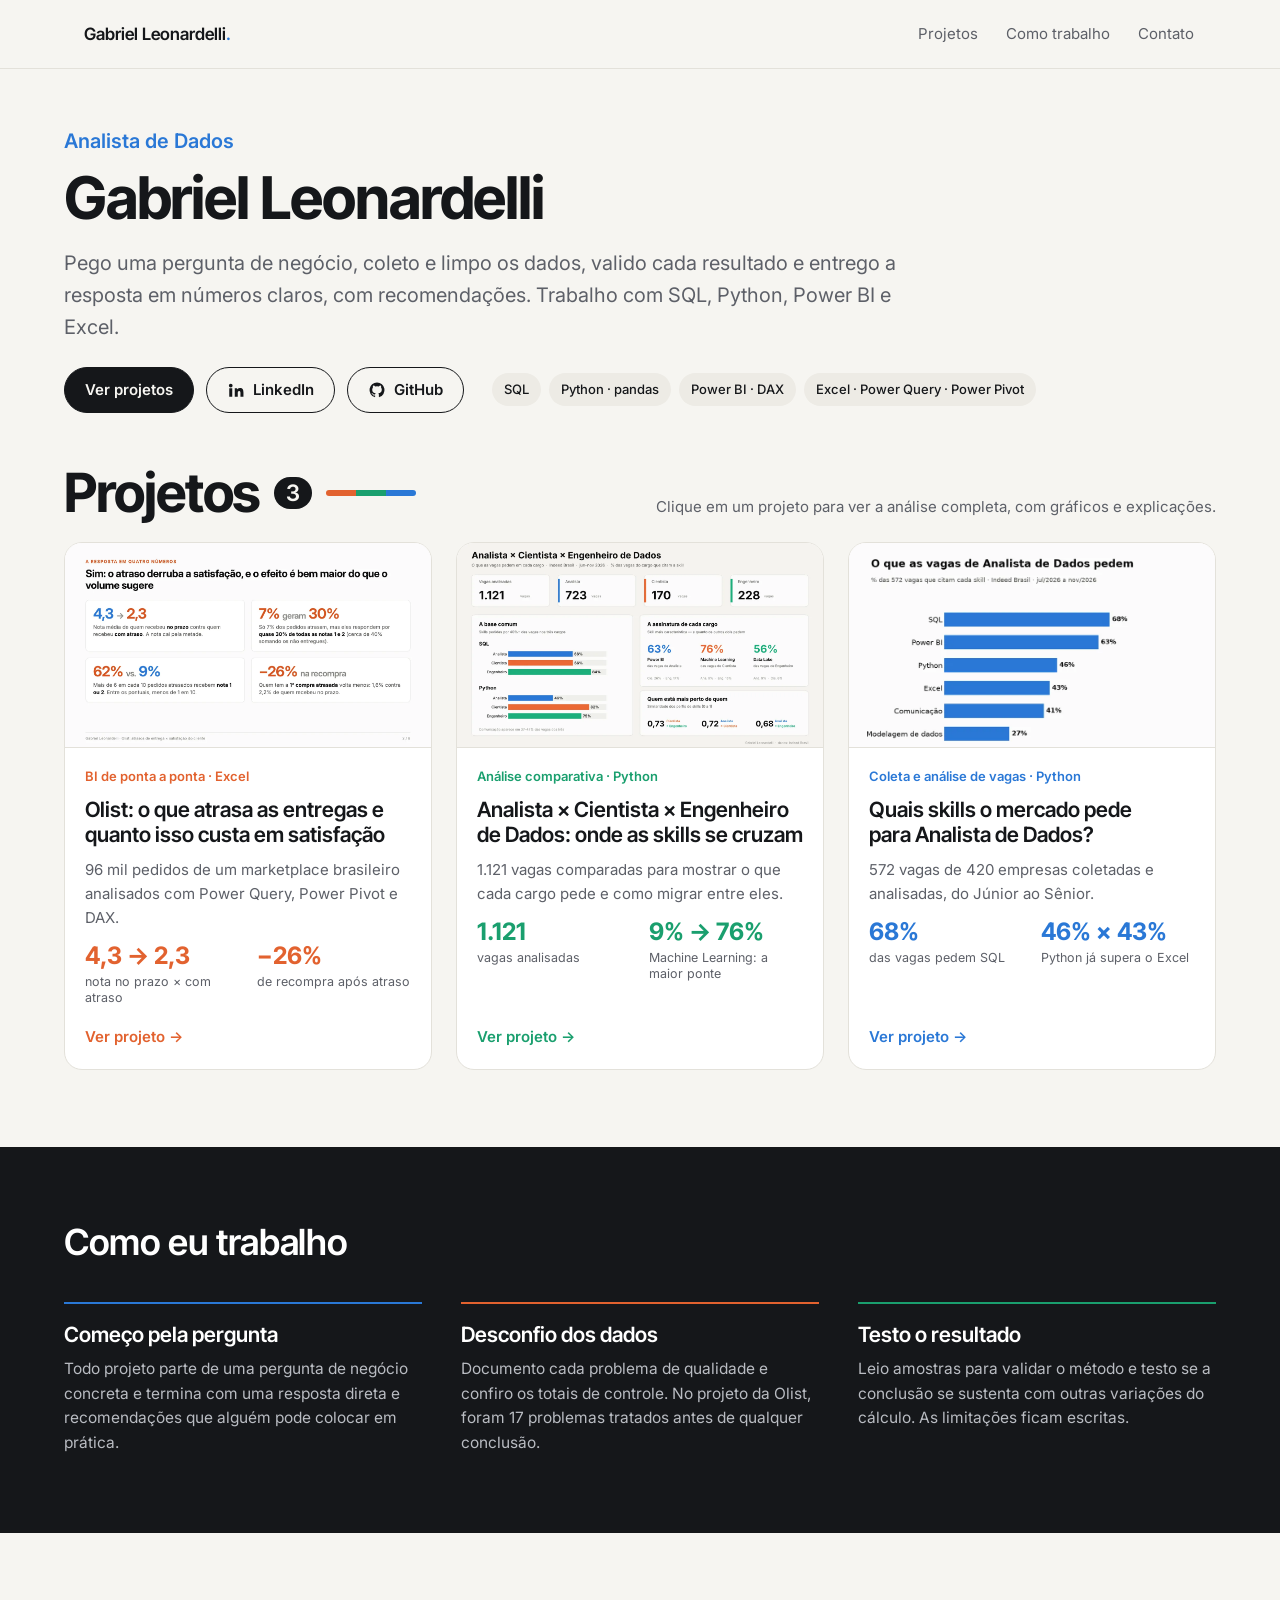
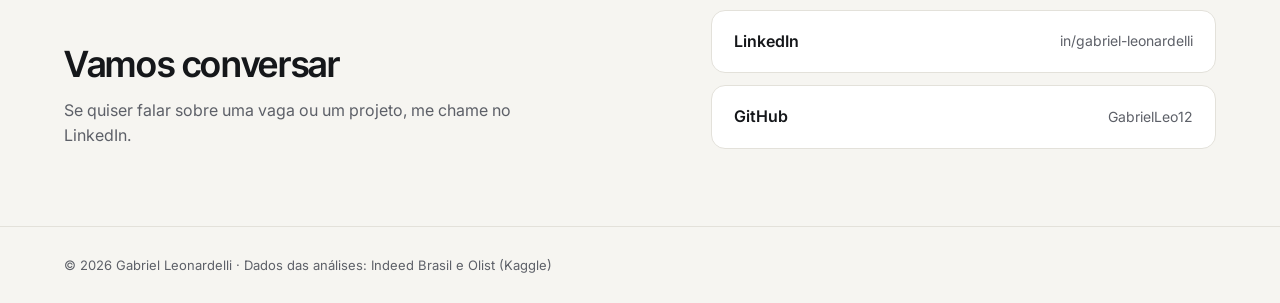
==== commit 6d385d73: "Add files via upload" ====
--- a/index.html
+++ b/index.html
@@ -56,6 +56,9 @@
 .projects{padding-top:clamp(8px,1.5vw,16px)}
 .head{display:flex;flex-wrap:wrap;justify-content:space-between;align-items:baseline;gap:6px 24px;margin-bottom:20px}
 .head p{color:var(--muted);font-size:15px}
+.head h2{font-size:clamp(36px,4.4vw,54px);font-weight:700;letter-spacing:-.02em;display:flex;align-items:center;gap:14px}
+.head h2::after{content:"";display:block;width:clamp(60px,7vw,96px);height:6px;border-radius:3px;background:linear-gradient(90deg,var(--orange) 0 33.3%,var(--green) 33.3% 66.6%,var(--blue) 66.6%)}
+.head h2 .n{font-size:.42em;font-weight:600;color:var(--bg);background:var(--ink);border-radius:999px;padding:4px 12px;letter-spacing:0}
 .grid{display:grid;grid-template-columns:repeat(3,minmax(0,1fr));gap:clamp(14px,2vw,24px)}
 .pc{display:flex;flex-direction:column;background:var(--panel);border:1px solid var(--line);border-radius:18px;overflow:hidden;text-decoration:none;transition:transform .2s,box-shadow .2s,border-color .2s}
 .pc:hover{transform:translateY(-4px);border-color:var(--c);box-shadow:0 22px 44px -28px rgba(0,0,0,.45)}
@@ -126,7 +129,7 @@
 <main>
 <section class="band projects" id="projetos"><div class="wrap">
  <div class="head">
-  <h2>Projetos</h2>
+  <h2>Projetos <span class="n">3</span></h2>
   <p>Clique em um projeto para ver a análise completa, com gráficos e explicações.</p>
  </div>
  <div class="grid">
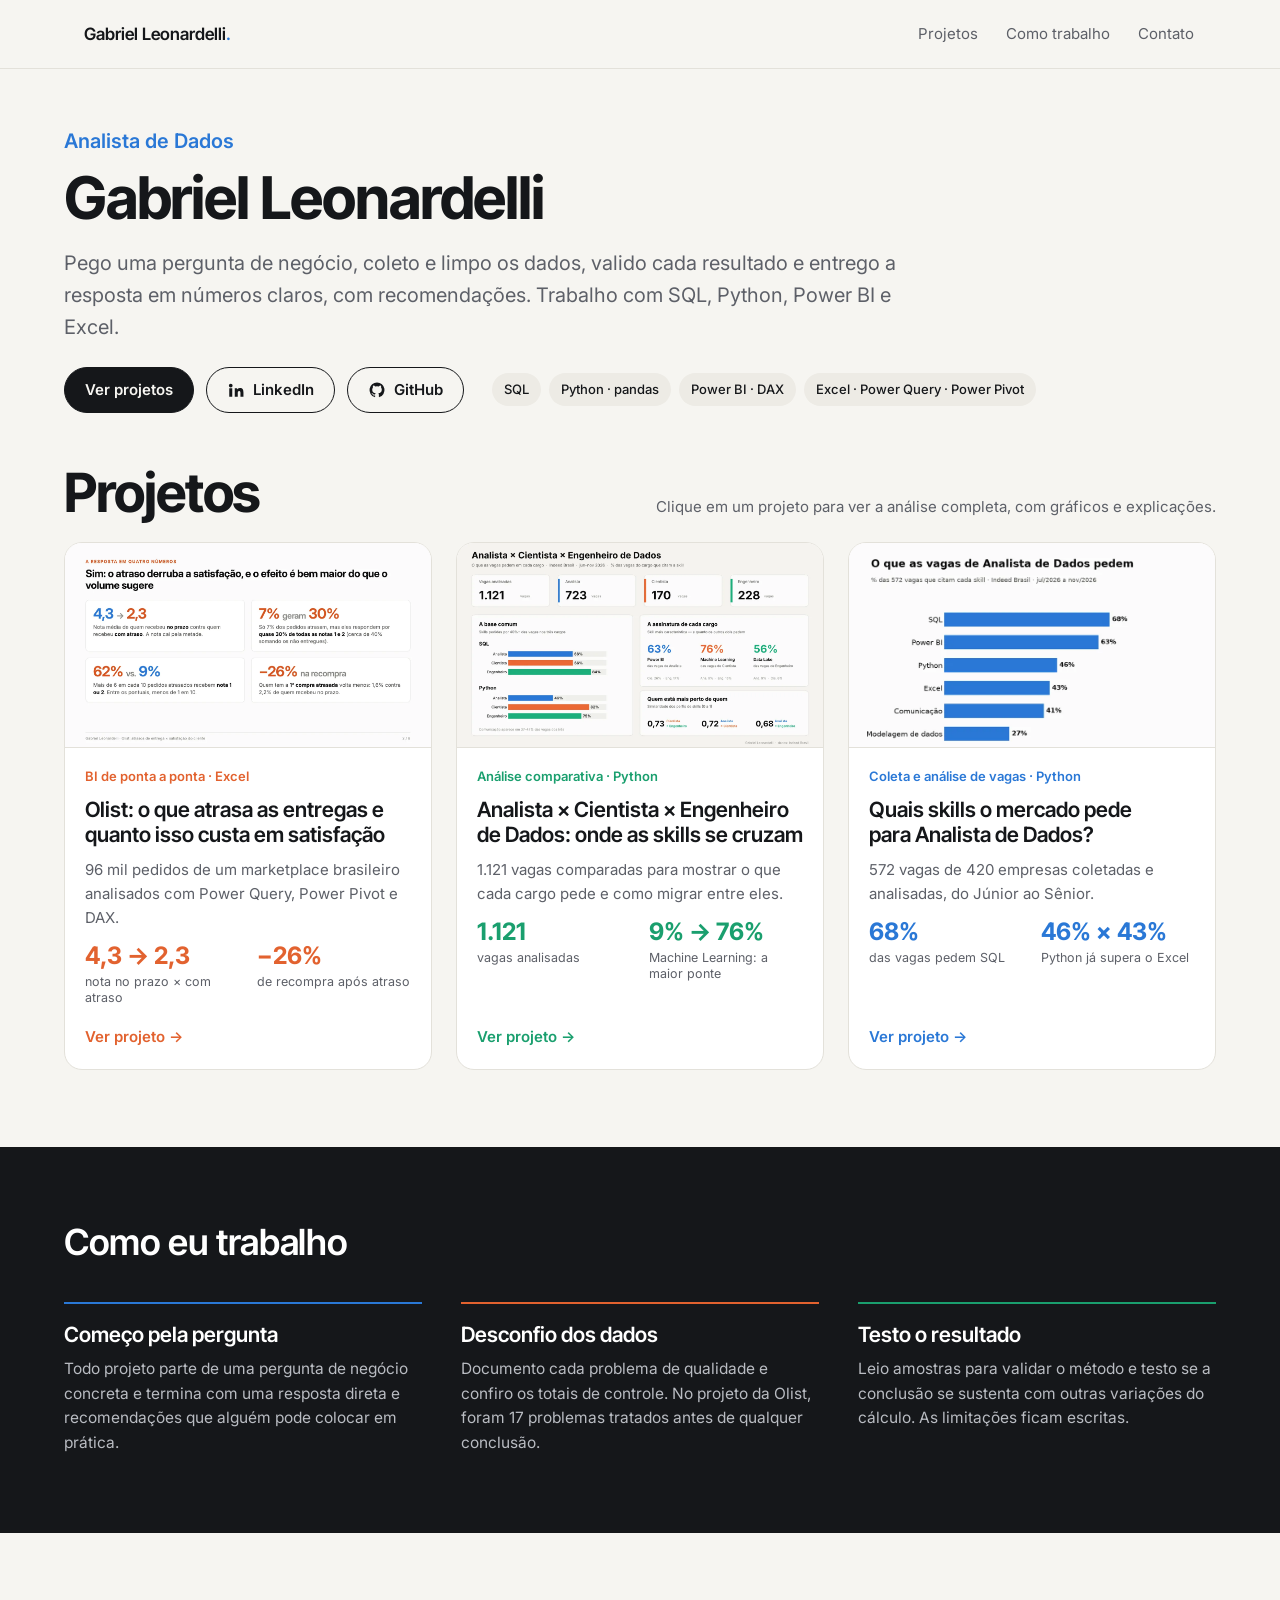
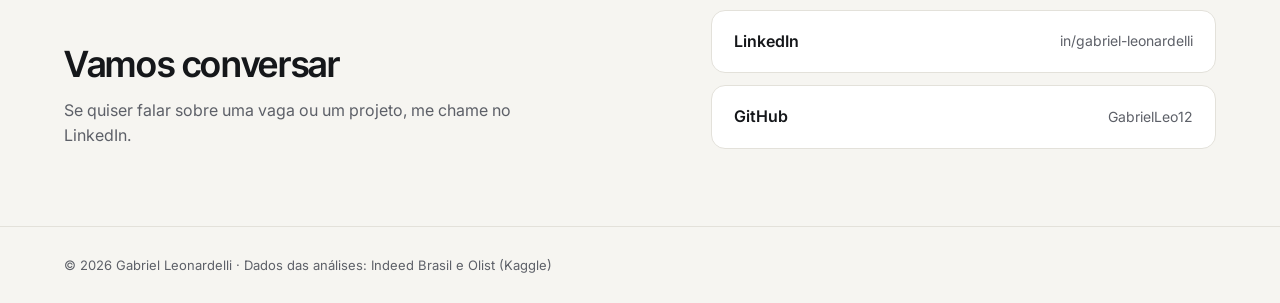
==== commit 29cfc56c: "Add files via upload" ====
--- a/index.html
+++ b/index.html
@@ -56,9 +56,7 @@
 .projects{padding-top:clamp(8px,1.5vw,16px)}
 .head{display:flex;flex-wrap:wrap;justify-content:space-between;align-items:baseline;gap:6px 24px;margin-bottom:20px}
 .head p{color:var(--muted);font-size:15px}
-.head h2{font-size:clamp(36px,4.4vw,54px);font-weight:700;letter-spacing:-.02em;display:flex;align-items:center;gap:14px}
-.head h2::after{content:"";display:block;width:clamp(60px,7vw,96px);height:6px;border-radius:3px;background:linear-gradient(90deg,var(--orange) 0 33.3%,var(--green) 33.3% 66.6%,var(--blue) 66.6%)}
-.head h2 .n{font-size:.42em;font-weight:600;color:var(--bg);background:var(--ink);border-radius:999px;padding:4px 12px;letter-spacing:0}
+.head h2{font-size:clamp(36px,4.4vw,54px);font-weight:700;letter-spacing:-.02em}
 .grid{display:grid;grid-template-columns:repeat(3,minmax(0,1fr));gap:clamp(14px,2vw,24px)}
 .pc{display:flex;flex-direction:column;background:var(--panel);border:1px solid var(--line);border-radius:18px;overflow:hidden;text-decoration:none;transition:transform .2s,box-shadow .2s,border-color .2s}
 .pc:hover{transform:translateY(-4px);border-color:var(--c);box-shadow:0 22px 44px -28px rgba(0,0,0,.45)}
@@ -129,7 +127,7 @@
 <main>
 <section class="band projects" id="projetos"><div class="wrap">
  <div class="head">
-  <h2>Projetos <span class="n">3</span></h2>
+  <h2>Projetos</h2>
   <p>Clique em um projeto para ver a análise completa, com gráficos e explicações.</p>
  </div>
  <div class="grid">
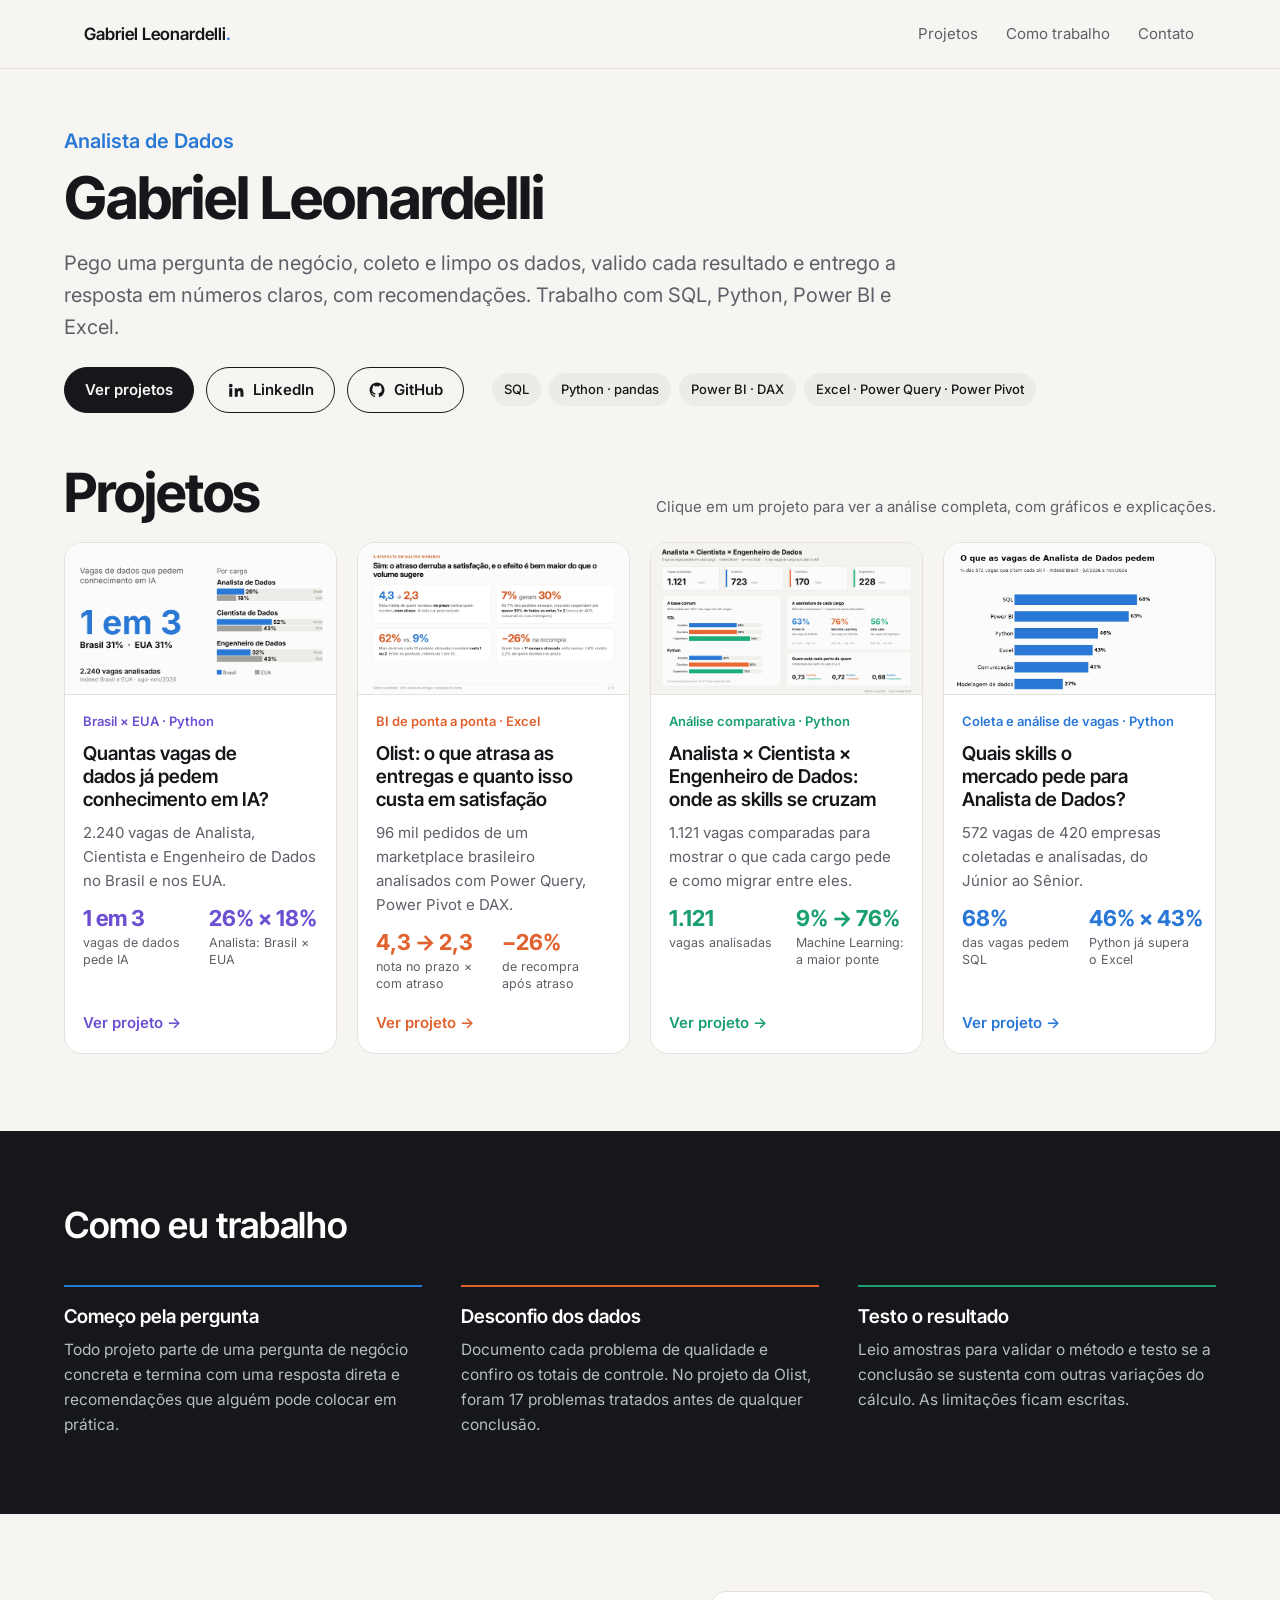
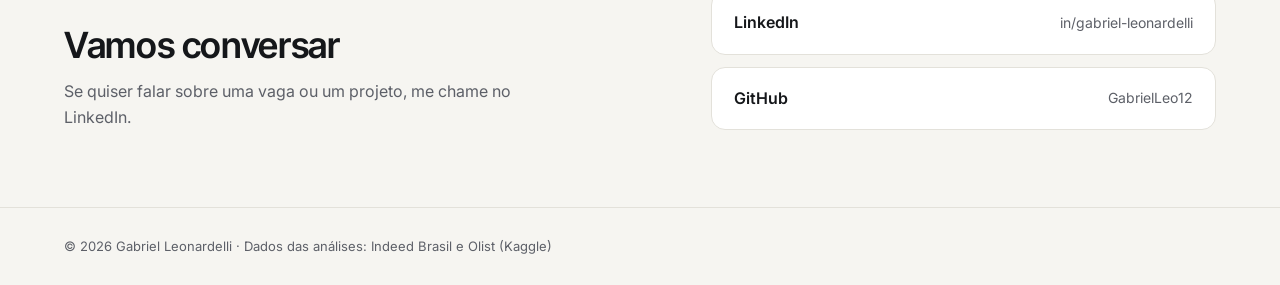
==== commit 8e71209c: "Add files via upload" ====
--- a/index.html
+++ b/index.html
@@ -19,7 +19,7 @@
 :root{color-scheme:light dark;
 --bg:light-dark(#f6f5f1,#111315);--panel:light-dark(#ffffff,#1a1d20);--ink:light-dark(#15171a,#eceae4);
 --muted:light-dark(#5d6068,#a3a6ad);--line:light-dark(#e3e1da,#2a2e33);--track:light-dark(#edebe5,#24282c);
---blue:light-dark(#2a78d6,#5b9bf0);--orange:light-dark(#e2622f,#f08a5d);--green:light-dark(#1a9f6e,#3cc492);
+--blue:light-dark(#2a78d6,#5b9bf0);--orange:light-dark(#e2622f,#f08a5d);--green:light-dark(#1a9f6e,#3cc492);--violet:light-dark(#6d4fd1,#a08cf2);
 --deep:light-dark(#15171a,#0b0c0e)}
 :root[data-theme=light]{color-scheme:light}:root[data-theme=dark]{color-scheme:dark}
 *{box-sizing:border-box;min-width:0}
@@ -29,7 +29,7 @@
 h1,h2,h3{font-family:"Inter Tight",Inter,sans-serif;line-height:1.05;text-wrap:balance;margin:0}
 h1{font-size:clamp(36px,4.6vw,60px);font-weight:700;letter-spacing:-.02em}
 h2{font-size:clamp(26px,3.2vw,36px);font-weight:600;letter-spacing:-.01em}
-h3{font-size:21px;font-weight:600;line-height:1.2}
+h3{font-size:19px;font-weight:600;line-height:1.22}
 p{margin:0}
 .wrap{max-width:1240px;margin:0 auto}
 .band{padding:clamp(40px,6vw,80px) max(5vw,16px)}
@@ -57,18 +57,19 @@
 .head{display:flex;flex-wrap:wrap;justify-content:space-between;align-items:baseline;gap:6px 24px;margin-bottom:20px}
 .head p{color:var(--muted);font-size:15px}
 .head h2{font-size:clamp(36px,4.4vw,54px);font-weight:700;letter-spacing:-.02em}
-.grid{display:grid;grid-template-columns:repeat(3,minmax(0,1fr));gap:clamp(14px,2vw,24px)}
+.grid{display:grid;grid-template-columns:repeat(4,minmax(0,1fr));gap:clamp(14px,1.6vw,22px)}
 .pc{display:flex;flex-direction:column;background:var(--panel);border:1px solid var(--line);border-radius:18px;overflow:hidden;text-decoration:none;transition:transform .2s,box-shadow .2s,border-color .2s}
 .pc:hover{transform:translateY(-4px);border-color:var(--c);box-shadow:0 22px 44px -28px rgba(0,0,0,.45)}
 .pc .img{aspect-ratio:16/9;background:#fbfaf7;border-bottom:1px solid var(--line);overflow:hidden}
 .pc .img img{display:block;width:100%;height:100%;object-fit:cover;object-position:top}
-.pc .body{display:flex;flex-direction:column;gap:10px;padding:18px 20px 20px;flex:1}
+.pc .body{display:flex;flex-direction:column;gap:10px;padding:16px 18px 18px;flex:1}
 .tag{font-size:13px;font-weight:600;color:var(--c)}
 .pc .q{font-size:15px;color:var(--muted)}
 .nums{display:flex;gap:18px;margin-top:4px}
-.nums b{display:block;font:700 24px/1 "Inter Tight",sans-serif;color:var(--c);white-space:nowrap}
+.nums b{display:block;font:700 22px/1 "Inter Tight",sans-serif;color:var(--c);white-space:nowrap}
 .nums span{display:block;font-size:12.5px;color:var(--muted);margin-top:6px;line-height:1.35}
 .nums div{flex:1}
+.new{font-style:normal;font-size:11px;font-weight:700;color:#fff;background:var(--c);border-radius:999px;padding:2px 8px;margin-left:6px;vertical-align:1px}
 .go{margin-top:auto;padding-top:8px;font-weight:600;font-size:15px;color:var(--c)}
 /* método */
 .method{background:var(--deep);color:#eceae4}
@@ -85,10 +86,10 @@
 .clist a small{font-weight:400;color:var(--muted);font-size:14px;overflow-wrap:anywhere}
 .clist a:hover{border-color:var(--ink)}
 footer{padding:28px max(5vw,16px);border-top:1px solid var(--line);font-size:13px;color:var(--muted)}
-@media(max-width:960px){.grid{grid-template-columns:minmax(0,1fr) minmax(0,1fr)}.grid .pc:last-child{grid-column:1/-1}}
+@media(max-width:1180px){.grid{grid-template-columns:minmax(0,1fr) minmax(0,1fr)}}
 @media(max-width:900px){.contact .wrap,.mgrid{grid-template-columns:minmax(0,1fr)}}
 @media(max-width:640px){
- .grid{grid-template-columns:minmax(0,1fr)}.grid .pc:last-child{grid-column:auto}
+ .grid{grid-template-columns:minmax(0,1fr)}
  .chips{display:none}
  nav .wrap{gap:4px 16px}
  nav a.l{font-size:14px}
@@ -132,6 +133,20 @@
  </div>
  <div class="grid">
 
+  <a class="pc" href="projetos/ia.html" style="--c:var(--violet)">
+   <div class="img"><img src="img/ia-capa.webp" width="1400" height="787" alt="Resumo: 1 em cada 3 vagas de dados pede conhecimento em IA."></div>
+   <div class="body">
+    <span class="tag">Brasil × EUA · Python</span>
+    <h3>Quantas vagas de dados já pedem conhecimento em IA?</h3>
+    <p class="q">2.240 vagas de Analista, Cientista e Engenheiro de Dados no Brasil e nos EUA.</p>
+    <div class="nums">
+     <div><b>1 em 3</b><span>vagas de dados pede IA</span></div>
+     <div><b>26% × 18%</b><span>Analista: Brasil × EUA</span></div>
+    </div>
+    <span class="go">Ver projeto →</span>
+   </div>
+  </a>
+
   <a class="pc" href="projetos/olist.html" style="--c:var(--orange)">
    <div class="img"><img src="img/olist-resumo.webp" width="1400" height="787" alt="Os quatro números principais do estudo de caso da Olist."></div>
    <div class="body">
